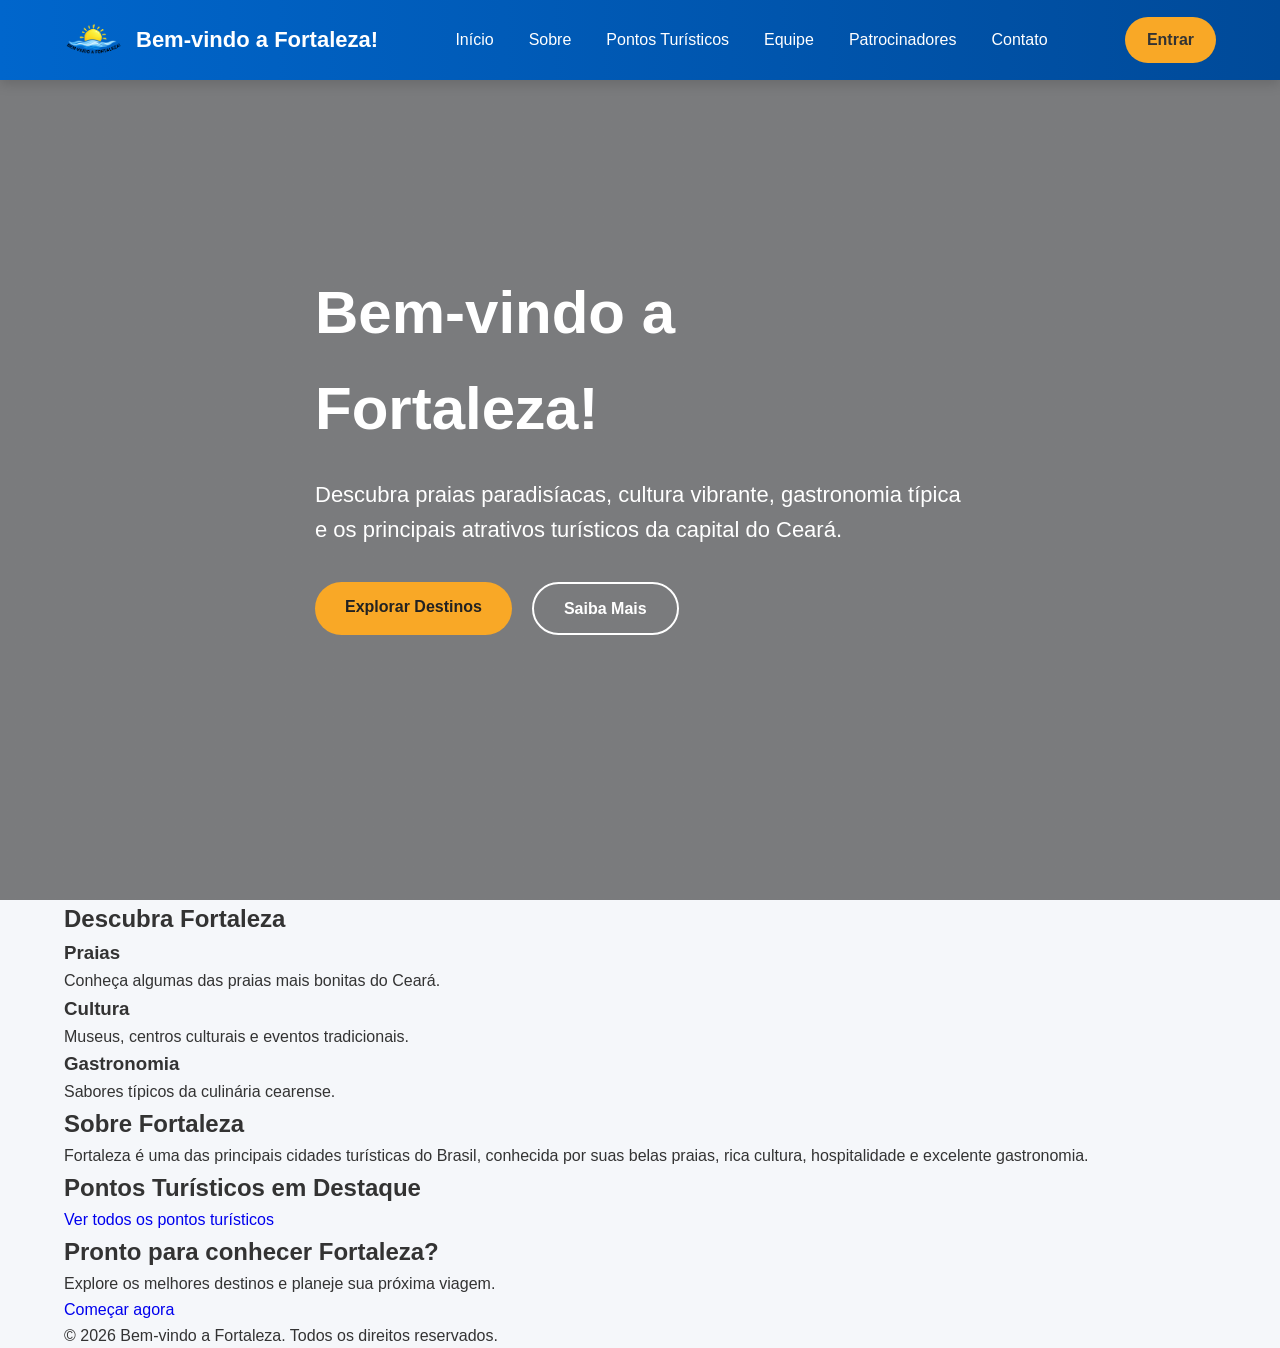
==== index.html @ 0f330164 "melhroando" ====
<!doctype html>
<html lang="pt-br">
  <head>
    <meta charset="UTF-8" />

    <meta name="viewport" content="width=device-width, initial-scale=1.0" />

    <title>Bem-vindo a Fortaleza</title>

    <link rel="stylesheet" href="css/style.css" />
  </head>

  <body>
    <header>
      <div class="container">
        <a href="index.html" class="logo">
          <img src="img/logo inicial.png" alt="Logo Bem-vindo a Fortaleza" />
          <span>Bem-vindo a Fortaleza!</span>
        </a>

        <nav class="menu-desktop">
          <ul>
            <li><a href="#inicio">Início</a></li>
            <li><a href="#sobre">Sobre</a></li>
            <li><a href="#pontos-turisticos">Pontos Turísticos</a></li>
            <li><a href="#equipe">Equipe</a></li>
            <li><a href="#patrocinadores">Patrocinadores</a></li>
            <li><a href="#contato">Contato</a></li>
          </ul>
        </nav>

        <a href="pages/login.html" class="btn-login">Entrar</a>
      </div>
    </header>

    <main>
      <section id="inicio" class="hero">
        <div class="container">
          <div class="hero-content">
            <h1>Bem-vindo a Fortaleza!</h1>

            <p>
              Descubra praias paradisíacas, cultura vibrante, gastronomia típica
              e os principais atrativos turísticos da capital do Ceará.
            </p>

            <div class="hero-buttons">
              <a href="#pontos-turisticos" class="btn-primary">
                Explorar Destinos
              </a>

              <a href="#sobre" class="btn-secondary"> Saiba Mais </a>
            </div>
          </div>
        </div>
      </section>

      <section class="destaques">
        <div class="container">
          <h2>Descubra Fortaleza</h2>

          <div class="cards">
            <article>
              <h3>Praias</h3>

              <p>Conheça algumas das praias mais bonitas do Ceará.</p>
            </article>

            <article>
              <h3>Cultura</h3>

              <p>Museus, centros culturais e eventos tradicionais.</p>
            </article>

            <article>
              <h3>Gastronomia</h3>

              <p>Sabores típicos da culinária cearense.</p>
            </article>
          </div>
        </div>
      </section>

      <section id="sobre">
        <div class="container">
          <h2>Sobre Fortaleza</h2>

          <p>
            Fortaleza é uma das principais cidades turísticas do Brasil,
            conhecida por suas belas praias, rica cultura, hospitalidade e
            excelente gastronomia.
          </p>
        </div>
      </section>

      <section id="pontos-turisticos">
        <div class="container">
          <h2>Pontos Turísticos em Destaque</h2>

          <div class="grid-pontos">
            <!-- cards -->
          </div>

          <a href="pages/pontos-turisticos.html">
            Ver todos os pontos turísticos
          </a>
        </div>
      </section>

      <section class="cta">
        <div class="container">
          <h2>Pronto para conhecer Fortaleza?</h2>

          <p>Explore os melhores destinos e planeje sua próxima viagem.</p>

          <a href="#pontos-turisticos"> Começar agora </a>
        </div>
      </section>
    </main>

    <footer>
      <div class="container">
        <p>© 2026 Bem-vindo a Fortaleza. Todos os direitos reservados.</p>
      </div>
    </footer>
  </body>
</html>
---- css/style.css ----
* {
  margin: 0;
  padding: 0;
  box-sizing: border-box;
}

body {
  font-family: Arial, Helvetica, sans-serif;

  background: #f5f7fa;

  color: #333;

  line-height: 1.6;
}

a {
  text-decoration: none;
}

ul {
  list-style: none;
}

img {
  max-width: 100%;

  display: block;
}
:root {
  --primary: #0066cc;
  --primary-dark: #004a99;
  --secondary: #f9a826;

  --background: #f5f7fa;

  --white: #ffffff;

  --text: #333333;

  --shadow: 0 4px 12px rgba(0, 0, 0, 0.15);

  --transition: 0.3s;
}

.container {
  width: 90%;
  max-width: 1200px;

  margin: auto;
}

header {
  position: fixed;

  top: 0;

  left: 0;

  width: 100%;

  background: linear-gradient(90deg, var(--primary), var(--primary-dark));

  box-shadow: var(--shadow);

  z-index: 1000;
}

header .container {
  display: flex;

  justify-content: space-between;

  align-items: center;

  height: 80px;
}

.logo {
  display: flex;

  align-items: center;

  gap: 12px;
}

.logo img {
  width: 60px;
}

.logo span {
  color: var(--white);

  font-size: 22px;

  font-weight: 700;
}

.menu-desktop ul {
  display: flex;

  gap: 35px;

  align-items: center;
}

.menu-desktop a {
  color: var(--white);

  font-weight: 500;

  transition: var(--transition);
}

.menu-desktop a:hover {
  color: var(--secondary);
}

.btn-login {
  background: var(--secondary);

  color: #333;

  padding: 10px 22px;

  border-radius: 25px;

  font-weight: 600;
}

.btn-login:hover {
  background: white;
}

/*HERO*/
.hero {
  height: 100vh;
  background-image:
    linear-gradient(rgba(0, 0, 0, 0.5), rgba(0, 0, 0, 0.5)),
    url("../img/praias-perto-de-fortaleza-praia.jpg");

  background-size: cover;
  background-position: center;

  display: flex;
  align-items: center;
}

.hero .container {
  color: white;
  max-width: 650px;
}

.hero h1 {
  font-size: 60px;
  margin-bottom: 20px;
}

.hero p {
  font-size: 22px;
  margin-bottom: 35px;
}

.hero-buttons {
  display: flex;
  gap: 20px;
}

.btn-primary,
.btn-secondary {
  padding: 12px 30px;
  border-radius: 40px;
  font-weight: bold;
  transition: 0.3s;
}

.btn-primary {
  background: #f9a826;
  color: #222;
}

btn-primary:hover {
  transform: translateY(-4px);
}

.btn-secondary {
  border: 2px solid white;
  color: white;
}

.btn-secondary:hover {
  background: white;
  color: #0066cc;
}
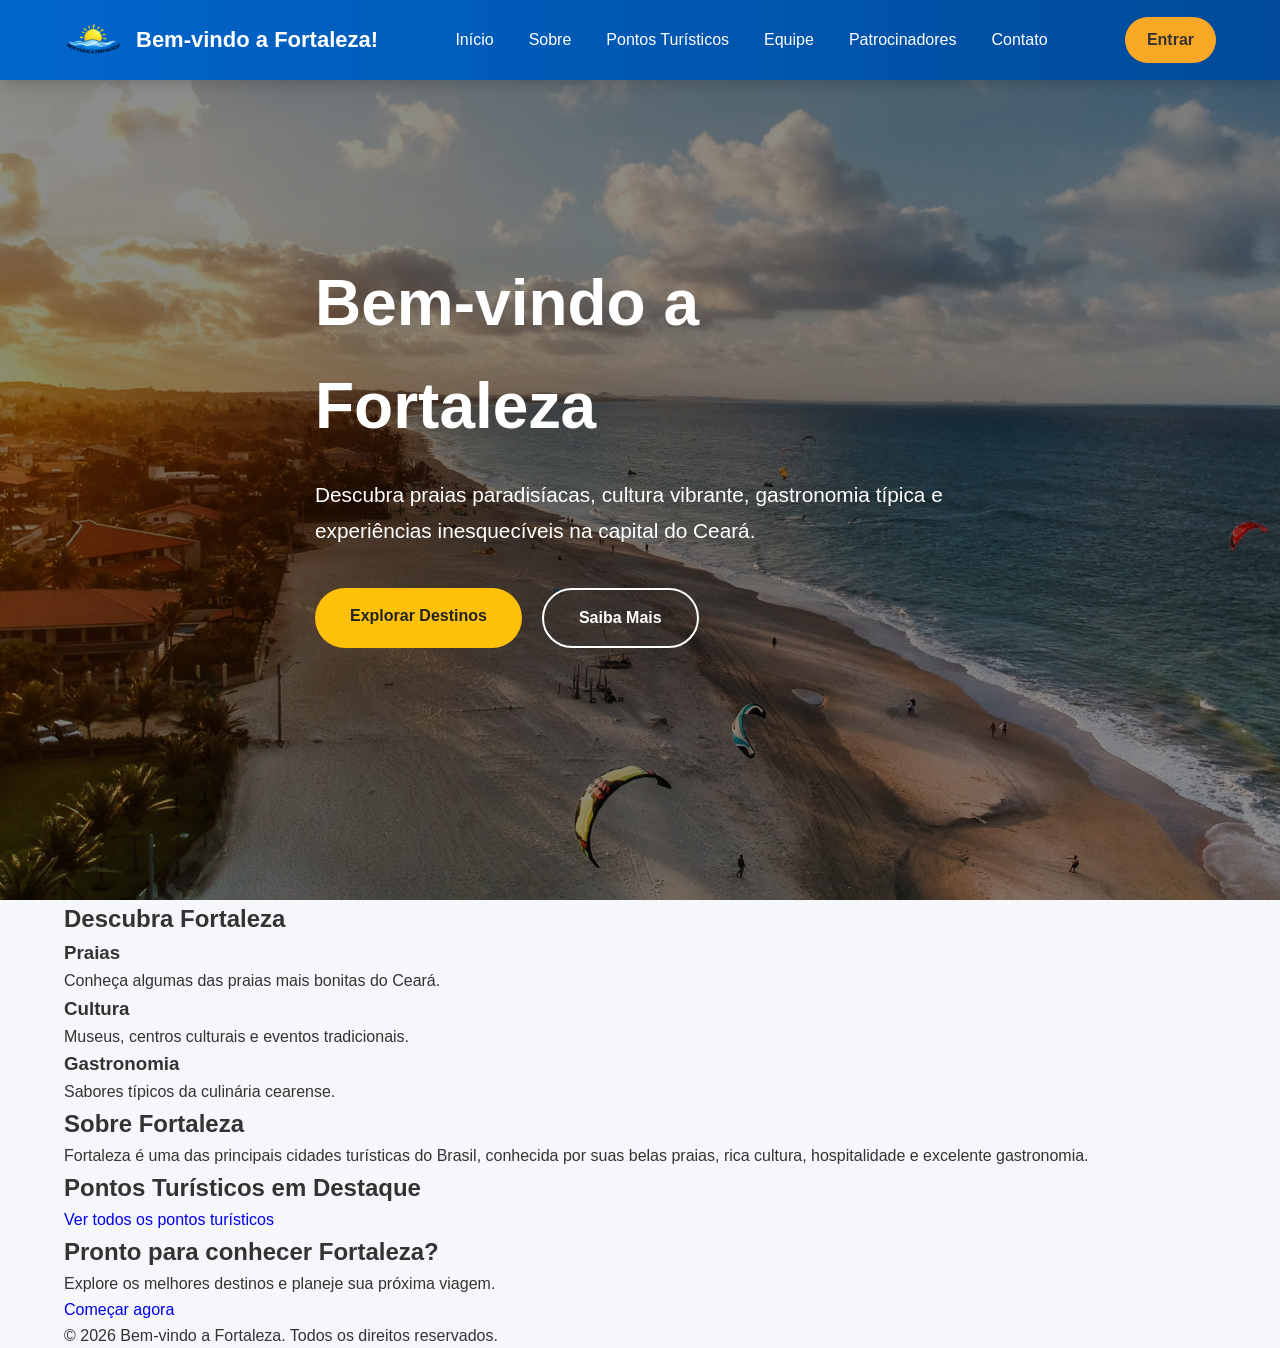
==== commit 30abdf09: "adicionando imagem praia do prea" ====
--- a/index.html
+++ b/index.html
@@ -35,13 +35,15 @@
 
     <main>
       <section id="inicio" class="hero">
+        <div class="hero-overlay"></div>
+
         <div class="container">
           <div class="hero-content">
-            <h1>Bem-vindo a Fortaleza!</h1>
+            <h1>Bem-vindo a Fortaleza</h1>
 
             <p>
               Descubra praias paradisíacas, cultura vibrante, gastronomia típica
-              e os principais atrativos turísticos da capital do Ceará.
+              e experiências inesquecíveis na capital do Ceará.
             </p>
 
             <div class="hero-buttons">
--- a/css/style.css
+++ b/css/style.css
@@ -192,3 +192,90 @@
   background: white;
   color: #0066cc;
 }
+
+.hero{
+    position: relative;
+    min-height: 100vh;
+
+    background-image: url("../img/praias-perto-de-fortaleza-prea.jpg");
+    background-size: cover;
+    background-position: center;
+    background-repeat: no-repeat;
+
+    display:flex;
+    align-items:center;
+}
+
+.hero-overlay{
+
+    position:absolute;
+
+    inset:0;
+
+    background:rgba(0,0,0,.45);
+
+}
+
+.hero-content{
+
+    position:relative;
+
+    z-index:2;
+
+    max-width:650px;
+
+    color:white;
+
+}
+
+.hero h1{
+
+    font-size:4rem;
+
+    margin-bottom:20px;
+
+    font-weight:700;
+
+}
+
+.hero p{
+
+    font-size:1.3rem;
+
+    margin-bottom:40px;
+
+    line-height:1.7;
+
+}
+
+.hero-buttons{
+
+    display:flex;
+
+    gap:20px;
+
+}
+
+.btn-primary{
+
+    background:#FFC107;
+
+    color:#222;
+
+    padding:15px 35px;
+
+    border-radius:40px;
+
+    font-weight:bold;
+
+}
+
+.btn-secondary{
+
+    border:2px solid white;
+
+    color:white;
+
+    padding:15px 35px;
+
+    border-radius:40px;
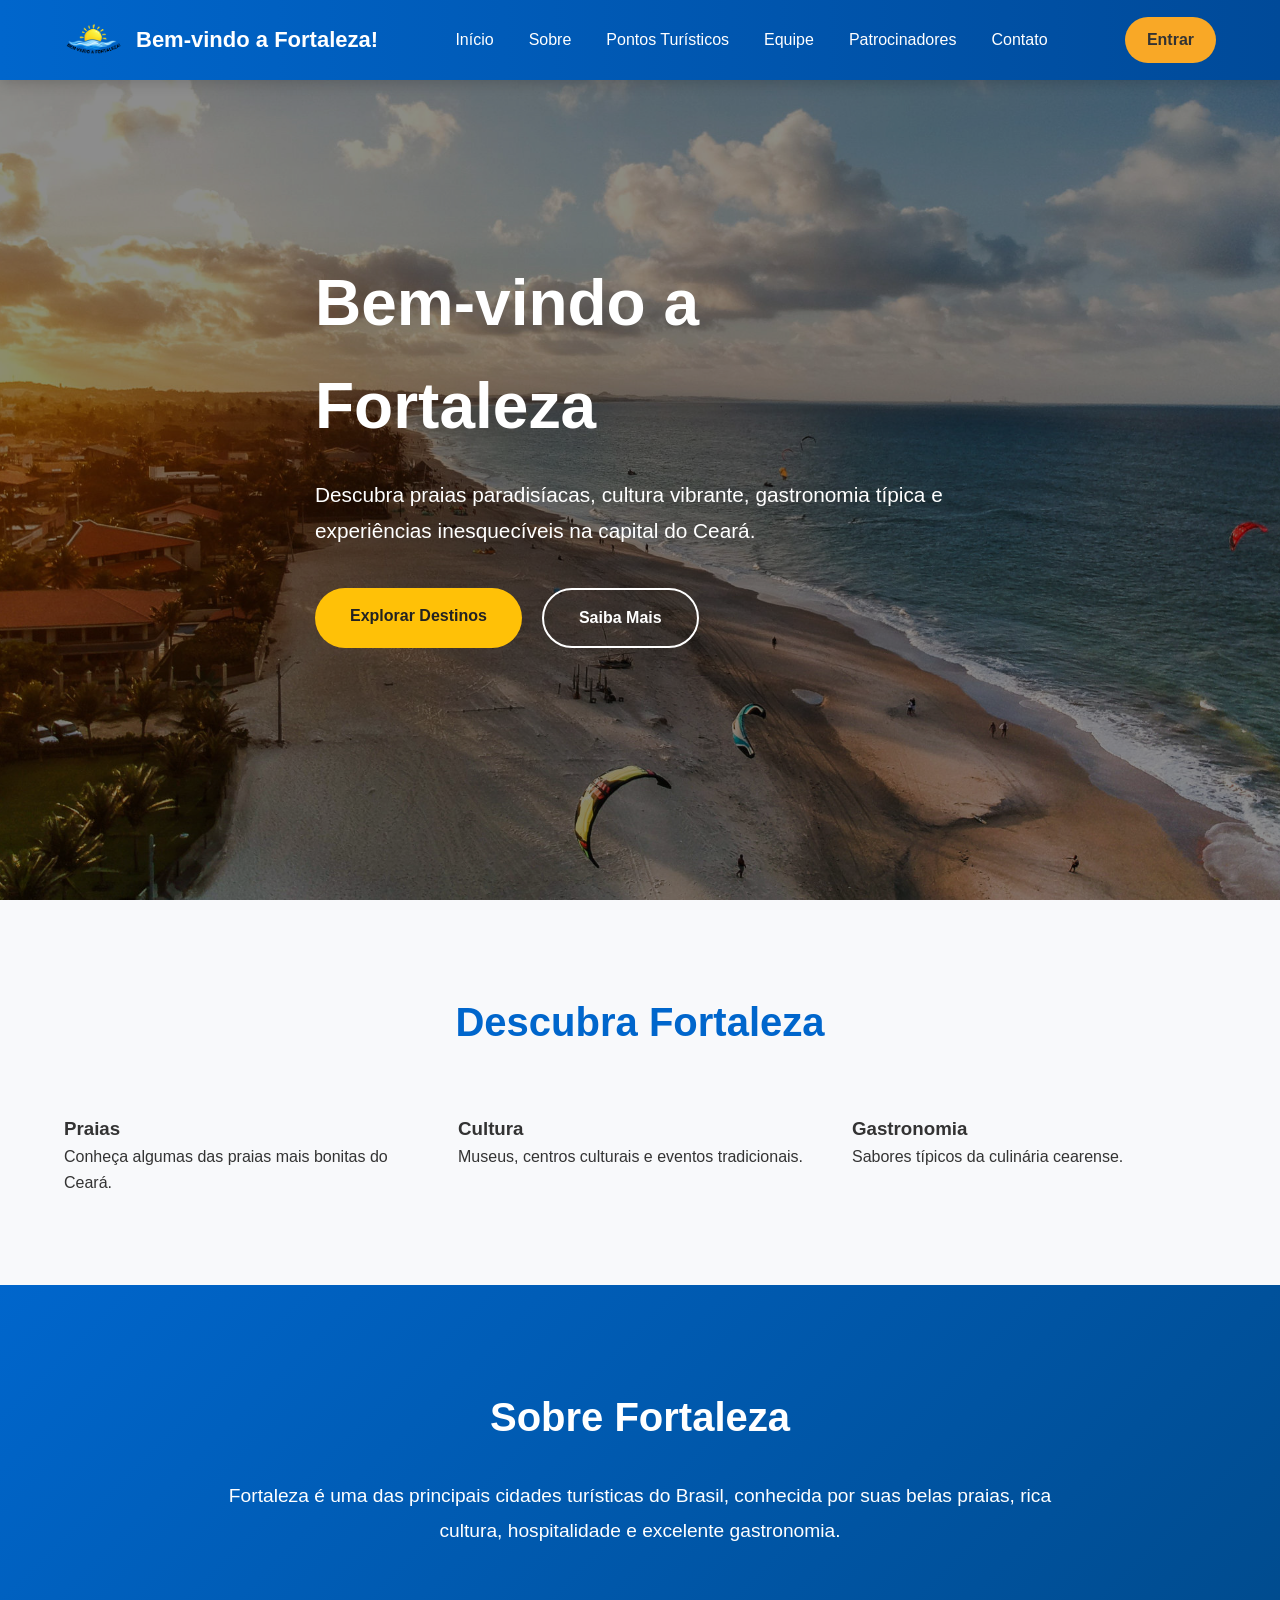
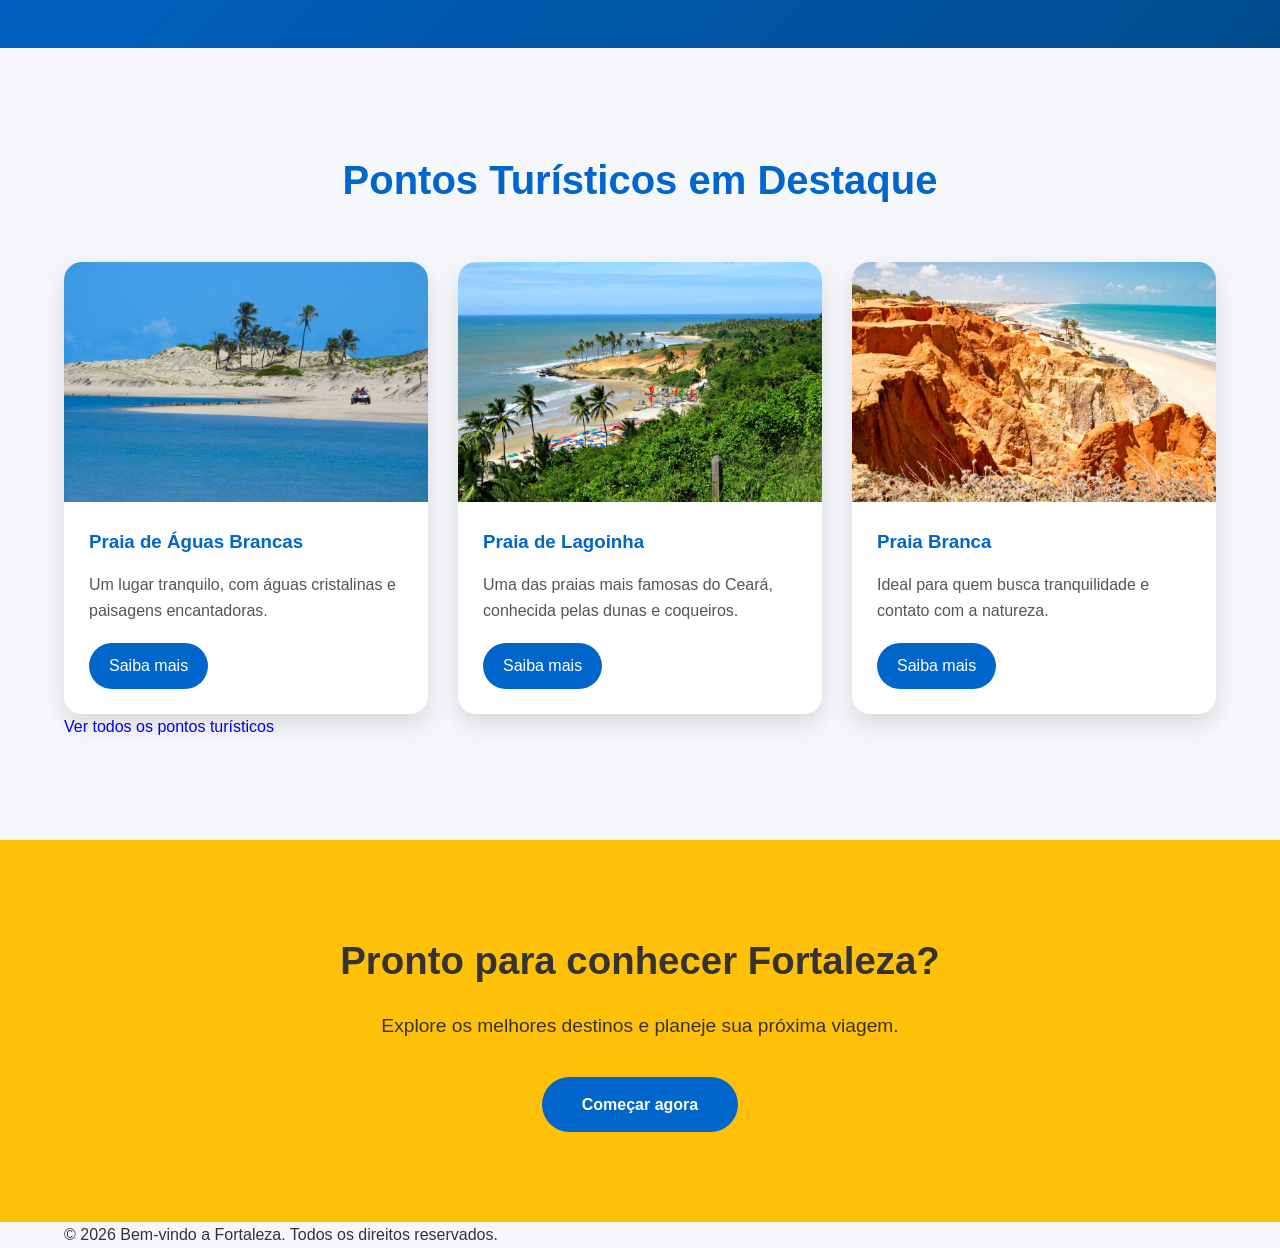
==== commit 15823ec2: "Finalização da página inicial" ====
--- a/index.html
+++ b/index.html
@@ -100,8 +100,44 @@
           <h2>Pontos Turísticos em Destaque</h2>
 
           <div class="grid-pontos">
-            <!-- cards -->
-          </div>
+
+    <article class="card-ponto">
+        <img src="img/praias-perto-de-fortaleza-aguas-brancas.jpg" alt="Praia de Águas Brancas">
+
+        <div class="card-conteudo">
+            <h3>Praia de Águas Brancas</h3>
+
+            <p>Um lugar tranquilo, com águas cristalinas e paisagens encantadoras.</p>
+
+            <a href="#">Saiba mais</a>
+        </div>
+    </article>
+
+    <article class="card-ponto">
+        <img src="img/praias-perto-de-fortaleza-lagoinha-1.jpg" alt="Praia de Lagoinha">
+
+        <div class="card-conteudo">
+            <h3>Praia de Lagoinha</h3>
+
+            <p>Uma das praias mais famosas do Ceará, conhecida pelas dunas e coqueiros.</p>
+
+            <a href="#">Saiba mais</a>
+        </div>
+    </article>
+
+    <article class="card-ponto">
+        <img src="img/praias-perto-de-fortaleza-praia-branca.jpg" alt="Praia Branca">
+
+        <div class="card-conteudo">
+            <h3>Praia Branca</h3>
+
+            <p>Ideal para quem busca tranquilidade e contato com a natureza.</p>
+
+            <a href="#">Saiba mais</a>
+        </div>
+    </article>
+
+</div>
 
           <a href="pages/pontos-turisticos.html">
             Ver todos os pontos turísticos
--- a/css/style.css
+++ b/css/style.css
@@ -179,7 +179,7 @@
   color: #222;
 }
 
-btn-primary:hover {
+.btn-primary:hover {
   transform: translateY(-4px);
 }
 
@@ -193,89 +193,331 @@
   color: #0066cc;
 }
 
-.hero{
+.hero {
+  position: relative;
+  min-height: 100vh;
+
+  background-image: url("../img/praias-perto-de-fortaleza-prea.jpg");
+  background-size: cover;
+  background-position: center;
+  background-repeat: no-repeat;
+
+  display: flex;
+  align-items: center;
+}
+
+.hero-overlay {
+  position: absolute;
+
+  inset: 0;
+
+  background: rgba(0, 0, 0, 0.45);
+}
+
+.hero-content {
+  position: center;
+
+  z-index: 2;
+
+  max-width: 650px;
+
+  color: white;
+}
+
+.hero h1 {
+  font-size: 4rem;
+
+  margin-bottom: 20px;
+
+  font-weight: 700;
+}
+
+.hero p {
+  font-size: 1.3rem;
+
+  margin-bottom: 40px;
+
+  line-height: 1.7;
+}
+
+.hero-buttons {
+  display: flex;
+
+  gap: 20px;
+}
+
+.btn-primary {
+  background: #ffc107;
+
+  color: #222;
+
+  padding: 15px 35px;
+
+  border-radius: 40px;
+
+  font-weight: bold;
+}
+
+.btn-secondary {
+  border: 2px solid white;
+
+  color: white;
+
+  padding: 15px 35px;
+
+  border-radius: 40px;
+}
+
+.hero {
     position: relative;
-    min-height: 100vh;
-
-    background-image: url("../img/praias-perto-de-fortaleza-prea.jpg");
-    background-size: cover;
-    background-position: center;
-    background-repeat: no-repeat;
-
-    display:flex;
-    align-items:center;
-}
-
-.hero-overlay{
-
-    position:absolute;
-
-    inset:0;
-
-    background:rgba(0,0,0,.45);
-
-}
-
-.hero-content{
-
-    position:relative;
-
-    z-index:2;
-
-    max-width:650px;
+}
+
+.hero-overlay {
+    position: absolute;
+    inset: 0;
+    background: rgba(0,0,0,.45);
+
+    /* IMPORTANTE */
+    pointer-events: none;
+}
+
+.hero-content {
+    position: relative;
+    z-index: 2;
+}
+
+/* 
+   DESTAQUES
+*/
+
+.destaques{
+    padding:90px 0;
+    background:#f8f9fb;
+}
+
+.destaques h2{
+
+    text-align:center;
+
+    font-size:2.5rem;
+
+    color:var(--primary);
+
+    margin-bottom:60px;
+}
+
+.cards{
+
+    display:grid;
+
+    grid-template-columns:repeat(3,1fr);
+
+    gap:30px;
+}
+
+.card{
+
+    background:white;
+
+    padding:35px;
+
+    border-radius:18px;
+
+    box-shadow:0 10px 25px rgba(0,0,0,.08);
+
+    transition:.35s;
+
+    text-align:center;
+}
+
+.card:hover{
+
+    transform:translateY(-10px);
+
+    box-shadow:0 15px 35px rgba(0,0,0,.15);
+}
+
+.card h3{
+
+    color:var(--primary);
+
+    margin-bottom:20px;
+
+    font-size:1.6rem;
+}
+
+.card p{
+
+    color:#555;
+
+    line-height:1.7;
+}
+
+#sobre{
+
+    padding:100px 0;
+
+    background:linear-gradient(135deg,#0066cc,#004b8d);
 
     color:white;
 
-}
-
-.hero h1{
-
-    font-size:4rem;
+    text-align:center;
+}
+
+#sobre h2{
+
+    font-size:2.5rem;
+
+    margin-bottom:30px;
+}
+
+#sobre p{
+
+    max-width:850px;
+
+    margin:auto;
+
+    font-size:1.2rem;
+
+    line-height:1.8;
+}
+
+.cta{
+
+    padding:90px 0;
+
+    background:#ffc107;
+
+    text-align:center;
+}
+
+.cta h2{
+
+    font-size:2.4rem;
 
     margin-bottom:20px;
-
-    font-weight:700;
-
-}
-
-.hero p{
-
-    font-size:1.3rem;
-
-    margin-bottom:40px;
-
-    line-height:1.7;
-
-}
-
-.hero-buttons{
-
-    display:flex;
-
-    gap:20px;
-
-}
-
-.btn-primary{
-
-    background:#FFC107;
-
-    color:#222;
-
-    padding:15px 35px;
+}
+
+.cta p{
+
+    margin-bottom:35px;
+
+    font-size:1.2rem;
+}
+
+.cta a{
+
+    display:inline-block;
+
+    padding:15px 40px;
+
+    background:#0066cc;
+
+    color:white;
 
     border-radius:40px;
 
     font-weight:bold;
 
-}
-
-.btn-secondary{
-
-    border:2px solid white;
+    transition:.3s;
+}
+
+.cta a:hover{
+
+    background:#004b8d;
+}
+
+/*
+   PONTOS TURÍSTICOS
+*/
+
+#pontos-turisticos{
+    padding:100px 0;
+    background:#f5f7fa;
+}
+
+#pontos-turisticos h2{
+    text-align:center;
+    font-size:2.5rem;
+    color:var(--primary);
+    margin-bottom:50px;
+}
+
+.grid-pontos{
+
+    display:grid;
+
+    grid-template-columns:repeat(3,1fr);
+
+    gap:30px;
+}
+
+.card-ponto{
+
+    background:white;
+
+    border-radius:18px;
+
+    overflow:hidden;
+
+    box-shadow:0 10px 25px rgba(0,0,0,.12);
+
+    transition:.3s;
+}
+
+.card-ponto:hover{
+
+    transform:translateY(-8px);
+
+    box-shadow:0 15px 35px rgba(0,0,0,.18);
+}
+
+.card-ponto img{
+
+    width:100%;
+
+    height:240px;
+
+    object-fit:cover;
+}
+
+.card-conteudo{
+
+    padding:25px;
+}
+
+.card-conteudo h3{
+
+    color:var(--primary);
+
+    margin-bottom:15px;
+}
+
+.card-conteudo p{
+
+    margin-bottom:20px;
+
+    color:#555;
+
+    line-height:1.6;
+}
+
+.card-conteudo a{
+
+    display:inline-block;
+
+    background:var(--primary);
 
     color:white;
 
-    padding:15px 35px;
-
-    border-radius:40px;
+    padding:10px 20px;
+
+    border-radius:30px;
+
+    transition:.3s;
+}
+
+.card-conteudo a:hover{
+
+    background:var(--primary-dark);
+}
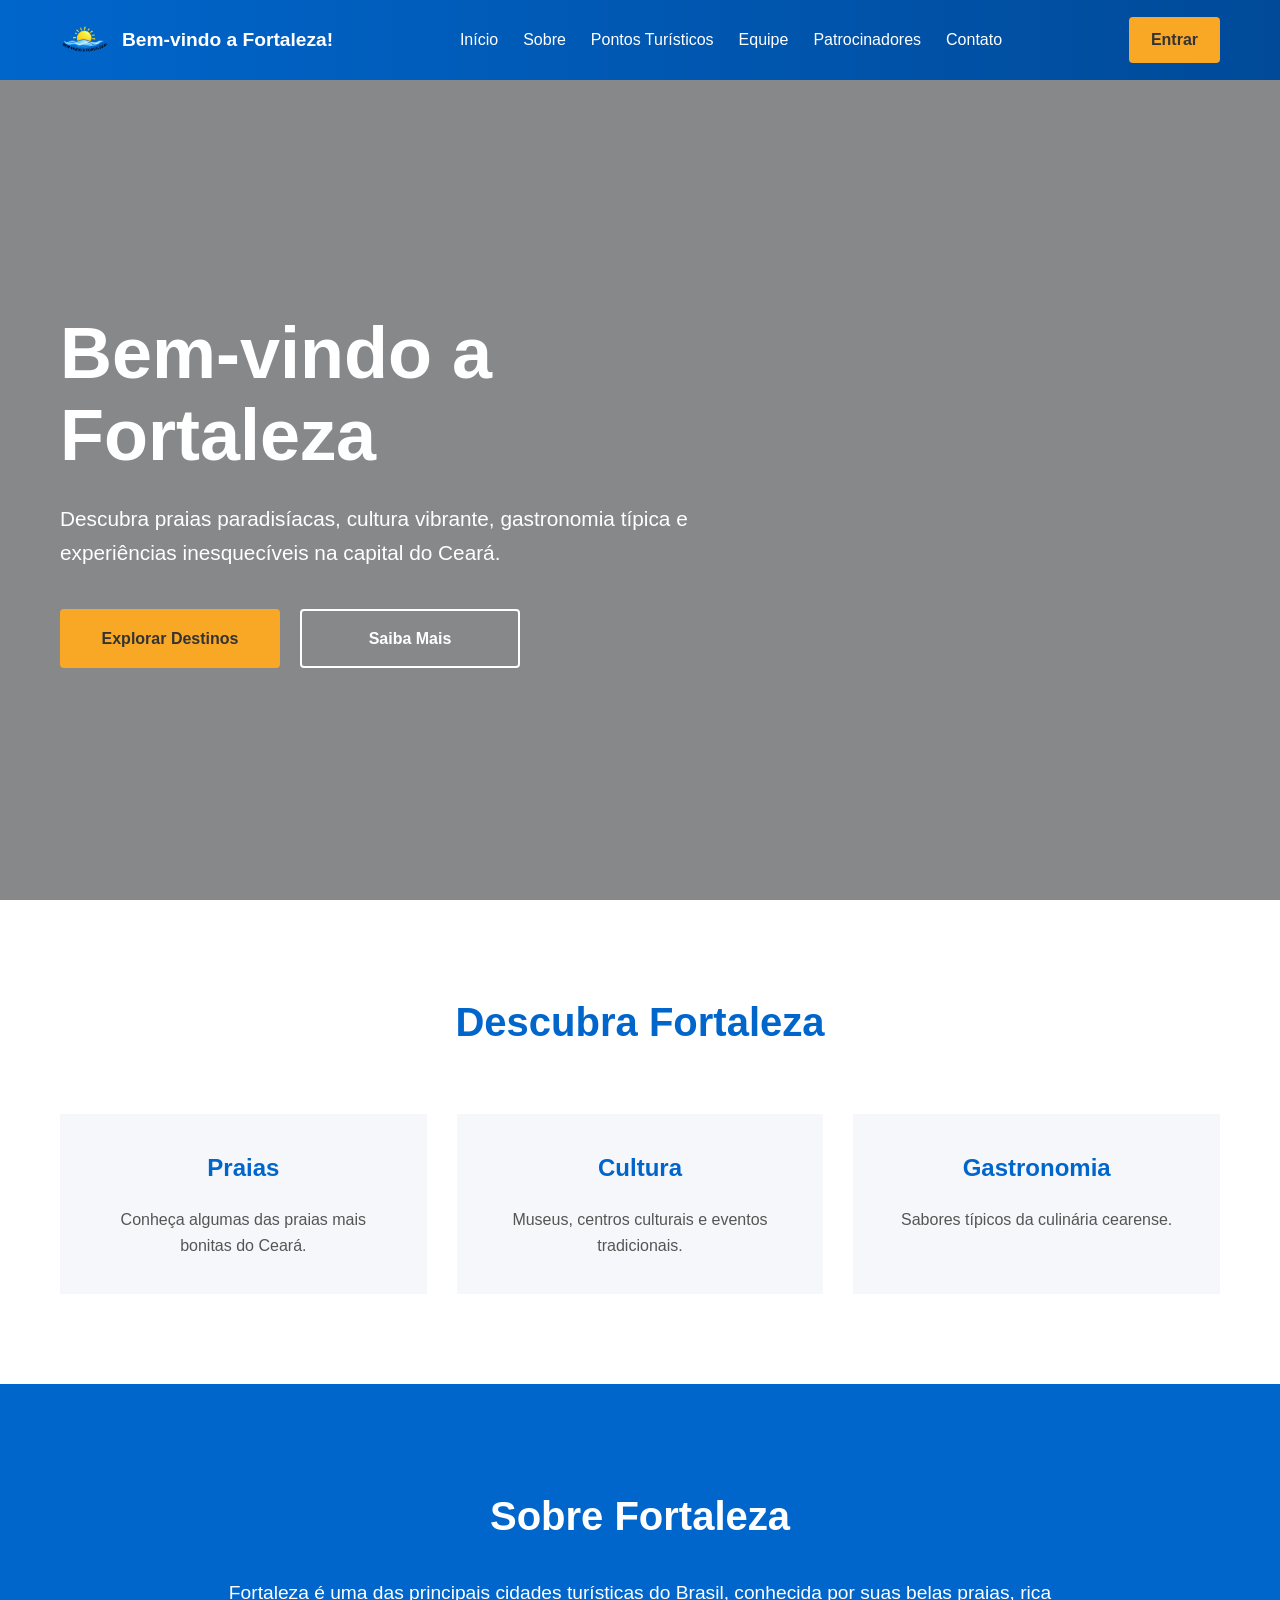
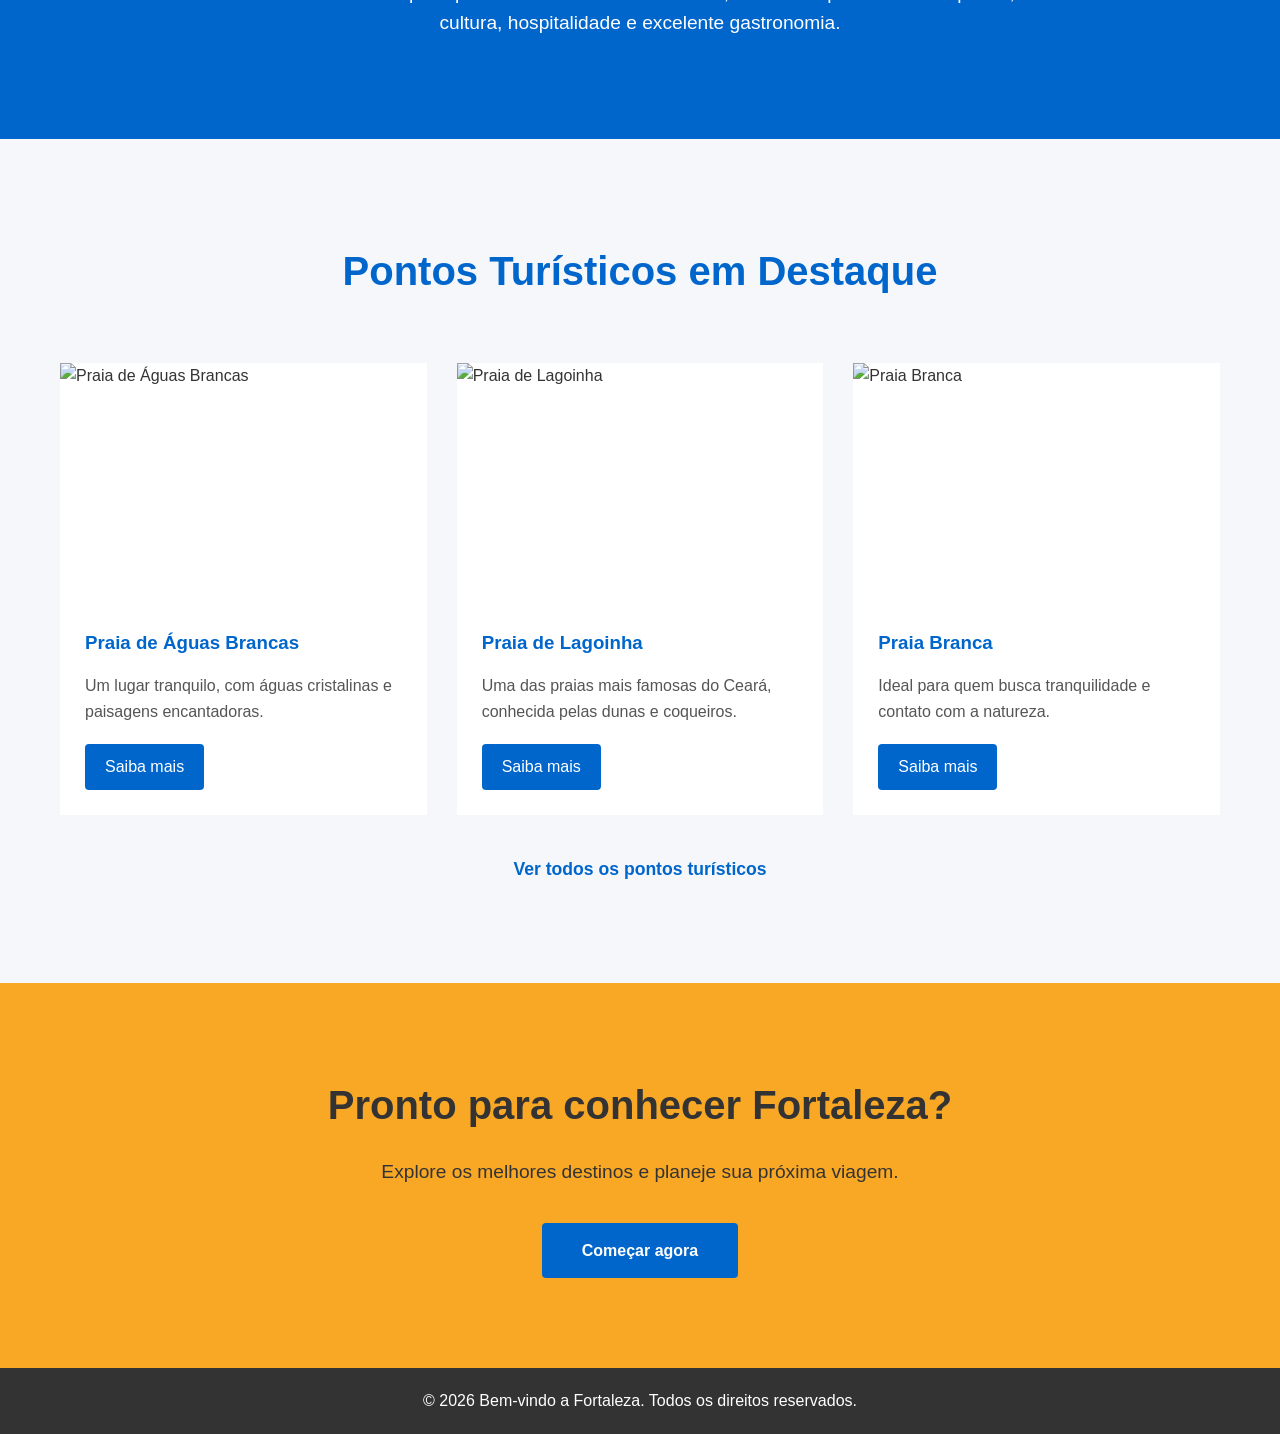
==== commit 5c0c4e69: "Menu linkado com as demais páginas Alteração de botões, linkando com as paginas de referência" ====
--- a/index.html
+++ b/index.html
@@ -20,12 +20,12 @@
 
         <nav class="menu-desktop">
           <ul>
-            <li><a href="#inicio">Início</a></li>
-            <li><a href="#sobre">Sobre</a></li>
-            <li><a href="#pontos-turisticos">Pontos Turísticos</a></li>
-            <li><a href="#equipe">Equipe</a></li>
-            <li><a href="#patrocinadores">Patrocinadores</a></li>
-            <li><a href="#contato">Contato</a></li>
+            <li><a href="index.html">Início</a></li>
+            <li><a href="sobre.html">Sobre</a></li>
+            <li><a href="pontos-turisticos.html">Pontos Turísticos</a></li>
+            <li><a href="equipe.html">Equipe</a></li>
+            <li><a href="patrocinadores.html">Patrocinadores</a></li>
+            <li><a href="contato.html">Contato</a></li>
           </ul>
         </nav>
 
--- a/css/style.css
+++ b/css/style.css
@@ -1,523 +1,456 @@
+/* =========================================
+   RESET E CONFIGURAÇÕES GERAIS
+========================================= */
 * {
-  margin: 0;
-  padding: 0;
-  box-sizing: border-box;
+    margin: 0;
+    padding: 0;
+    box-sizing: border-box;
+}
+
+html {
+    scroll-behavior: smooth;
+}
+
+:root {
+    --primary: #0066cc;
+    --primary-dark: #004a99;
+    --secondary: #f9a826;
+    --background: #f5f7fa;
+    --white: #ffffff;
+    --text: #333333;
+    --transition: 0.3s;
 }
 
 body {
-  font-family: Arial, Helvetica, sans-serif;
-
-  background: #f5f7fa;
-
-  color: #333;
-
-  line-height: 1.6;
+    font-family: Arial, Helvetica, sans-serif;
+    background: var(--background);
+    color: var(--text);
+    line-height: 1.6;
 }
 
 a {
-  text-decoration: none;
+    text-decoration: none;
 }
 
 ul {
-  list-style: none;
+    list-style: none;
 }
 
 img {
-  max-width: 100%;
-
-  display: block;
-}
-:root {
-  --primary: #0066cc;
-  --primary-dark: #004a99;
-  --secondary: #f9a826;
-
-  --background: #f5f7fa;
-
-  --white: #ffffff;
-
-  --text: #333333;
-
-  --shadow: 0 4px 12px rgba(0, 0, 0, 0.15);
-
-  --transition: 0.3s;
-}
-
+    max-width: 100%;
+    height: auto;
+    display: block;
+}
+
+/* =========================================
+   CONTAINER
+========================================= */
 .container {
-  width: 90%;
-  max-width: 1200px;
-
-  margin: auto;
-}
-
+    width: 100%;
+    max-width: 1200px;
+    margin: 0 auto;
+    padding: 0 20px;
+}
+
+/* =========================================
+   HEADER
+========================================= */
 header {
-  position: fixed;
-
-  top: 0;
-
-  left: 0;
-
-  width: 100%;
-
-  background: linear-gradient(90deg, var(--primary), var(--primary-dark));
-
-  box-shadow: var(--shadow);
-
-  z-index: 1000;
+    position: fixed;
+    top: 0;
+    left: 0;
+    width: 100%;
+    background: linear-gradient(90deg, var(--primary), var(--primary-dark));
+    z-index: 1000;
 }
 
 header .container {
-  display: flex;
-
-  justify-content: space-between;
-
-  align-items: center;
-
-  height: 80px;
+    display: flex;
+    justify-content: space-between;
+    align-items: center;
+    min-height: 80px;
+    padding-top: 15px;
+    padding-bottom: 15px;
+    flex-wrap: wrap; /* Garante que o menu não transborde */
+}
+
+/* Compensação para o header fixo não cobrir o início da página */
+main {
+    padding-top: 80px;
 }
 
 .logo {
-  display: flex;
-
-  align-items: center;
-
-  gap: 12px;
+    display: flex;
+    align-items: center;
+    gap: 12px;
 }
 
 .logo img {
-  width: 60px;
+    width: 50px;
 }
 
 .logo span {
-  color: var(--white);
-
-  font-size: 22px;
-
-  font-weight: 700;
+    color: var(--white);
+    font-size: 1.2rem;
+    font-weight: bold;
 }
 
 .menu-desktop ul {
-  display: flex;
-
-  gap: 35px;
-
-  align-items: center;
+    display: flex;
+    gap: 25px;
+    align-items: center;
+    flex-wrap: wrap;
+    justify-content: center;
 }
 
 .menu-desktop a {
-  color: var(--white);
-
-  font-weight: 500;
-
-  transition: var(--transition);
+    color: var(--white);
+    font-weight: 500;
+    transition: var(--transition);
 }
 
 .menu-desktop a:hover {
-  color: var(--secondary);
+    color: var(--secondary);
 }
 
 .btn-login {
-  background: var(--secondary);
-
-  color: #333;
-
-  padding: 10px 22px;
-
-  border-radius: 25px;
-
-  font-weight: 600;
+    background: var(--secondary);
+    color: var(--text);
+    padding: 10px 22px;
+    border-radius: 4px; /* Substitui bordas redondas extremas por cantos funcionais */
+    font-weight: bold;
+    transition: var(--transition);
 }
 
 .btn-login:hover {
-  background: white;
-}
-
-/*HERO*/
+    background: var(--white);
+}
+
+/* =========================================
+   HERO
+========================================= */
 .hero {
-  height: 100vh;
-  background-image:
-    linear-gradient(rgba(0, 0, 0, 0.5), rgba(0, 0, 0, 0.5)),
-    url("../img/praias-perto-de-fortaleza-praia.jpg");
-
-  background-size: cover;
-  background-position: center;
-
-  display: flex;
-  align-items: center;
+    position: relative;
+    min-height: calc(100vh - 80px);
+    display: flex;
+    align-items: center;
+    background-image: linear-gradient(rgba(0,0,0,.45), rgba(0,0,0,.45)), url("../img/praias-perto-de-fortaleza-prea.jpg");
+    background-size: cover;
+    background-position: center;
+    background-repeat: no-repeat;
+    padding: 60px 0;
 }
 
 .hero .container {
-  color: white;
-  max-width: 650px;
+    position: relative;
+    z-index: 2;
+}
+
+.hero-content {
+    max-width: 650px;
+    color: var(--white);
 }
 
 .hero h1 {
-  font-size: 60px;
-  margin-bottom: 20px;
+    font-size: clamp(2.5rem, 6vw, 4.5rem);
+    line-height: 1.15;
+    margin-bottom: 25px;
 }
 
 .hero p {
-  font-size: 22px;
-  margin-bottom: 35px;
+    font-size: clamp(1rem, 2vw, 1.3rem);
+    margin-bottom: 40px;
 }
 
 .hero-buttons {
-  display: flex;
-  gap: 20px;
+    display: flex;
+    gap: 20px;
+    flex-wrap: wrap;
 }
 
 .btn-primary,
 .btn-secondary {
-  padding: 12px 30px;
-  border-radius: 40px;
-  font-weight: bold;
-  transition: 0.3s;
+    display: inline-flex;
+    justify-content: center;
+    align-items: center;
+    min-width: 220px;
+    padding: 15px 30px;
+    border-radius: 4px;
+    font-weight: bold;
+    transition: var(--transition);
 }
 
 .btn-primary {
-  background: #f9a826;
-  color: #222;
+    background: var(--secondary);
+    color: var(--text);
 }
 
 .btn-primary:hover {
-  transform: translateY(-4px);
+    background: var(--white);
 }
 
 .btn-secondary {
-  border: 2px solid white;
-  color: white;
+    background: transparent;
+    border: 2px solid var(--white);
+    color: var(--white);
 }
 
 .btn-secondary:hover {
-  background: white;
-  color: #0066cc;
-}
-
-.hero {
-  position: relative;
-  min-height: 100vh;
-
-  background-image: url("../img/praias-perto-de-fortaleza-prea.jpg");
-  background-size: cover;
-  background-position: center;
-  background-repeat: no-repeat;
-
-  display: flex;
-  align-items: center;
-}
-
-.hero-overlay {
-  position: absolute;
-
-  inset: 0;
-
-  background: rgba(0, 0, 0, 0.45);
-}
-
-.hero-content {
-  position: center;
-
-  z-index: 2;
-
-  max-width: 650px;
-
-  color: white;
-}
-
-.hero h1 {
-  font-size: 4rem;
-
-  margin-bottom: 20px;
-
-  font-weight: 700;
-}
-
-.hero p {
-  font-size: 1.3rem;
-
-  margin-bottom: 40px;
-
-  line-height: 1.7;
-}
-
-.hero-buttons {
-  display: flex;
-
-  gap: 20px;
-}
-
-.btn-primary {
-  background: #ffc107;
-
-  color: #222;
-
-  padding: 15px 35px;
-
-  border-radius: 40px;
-
-  font-weight: bold;
-}
-
-.btn-secondary {
-  border: 2px solid white;
-
-  color: white;
-
-  padding: 15px 35px;
-
-  border-radius: 40px;
-}
-
-.hero {
-    position: relative;
-}
-
-.hero-overlay {
-    position: absolute;
-    inset: 0;
-    background: rgba(0,0,0,.45);
-
-    /* IMPORTANTE */
-    pointer-events: none;
-}
-
-.hero-content {
-    position: relative;
-    z-index: 2;
-}
-
-/* 
+    background: var(--white);
+    color: var(--primary);
+}
+
+/* =========================================
    DESTAQUES
-*/
-
-.destaques{
-    padding:90px 0;
-    background:#f8f9fb;
-}
-
-.destaques h2{
-
-    text-align:center;
-
-    font-size:2.5rem;
-
-    color:var(--primary);
-
-    margin-bottom:60px;
-}
-
-.cards{
-
-    display:grid;
-
-    grid-template-columns:repeat(3,1fr);
-
-    gap:30px;
-}
-
-.card{
-
-    background:white;
-
-    padding:35px;
-
-    border-radius:18px;
-
-    box-shadow:0 10px 25px rgba(0,0,0,.08);
-
-    transition:.35s;
-
-    text-align:center;
-}
-
-.card:hover{
-
-    transform:translateY(-10px);
-
-    box-shadow:0 15px 35px rgba(0,0,0,.15);
-}
-
-.card h3{
-
-    color:var(--primary);
-
-    margin-bottom:20px;
-
-    font-size:1.6rem;
-}
-
-.card p{
-
-    color:#555;
-
-    line-height:1.7;
-}
-
-#sobre{
-
-    padding:100px 0;
-
-    background:linear-gradient(135deg,#0066cc,#004b8d);
-
-    color:white;
-
-    text-align:center;
-}
-
-#sobre h2{
-
-    font-size:2.5rem;
-
-    margin-bottom:30px;
-}
-
-#sobre p{
-
-    max-width:850px;
-
-    margin:auto;
-
-    font-size:1.2rem;
-
-    line-height:1.8;
-}
-
-.cta{
-
-    padding:90px 0;
-
-    background:#ffc107;
-
-    text-align:center;
-}
-
-.cta h2{
-
-    font-size:2.4rem;
-
-    margin-bottom:20px;
-}
-
-.cta p{
-
-    margin-bottom:35px;
-
-    font-size:1.2rem;
-}
-
-.cta a{
-
-    display:inline-block;
-
-    padding:15px 40px;
-
-    background:#0066cc;
-
-    color:white;
-
-    border-radius:40px;
-
-    font-weight:bold;
-
-    transition:.3s;
-}
-
-.cta a:hover{
-
-    background:#004b8d;
-}
-
-/*
+========================================= */
+.destaques {
+    padding: 90px 0;
+    background: var(--white);
+}
+
+.destaques h2, #pontos-turisticos h2, #sobre h2, .cta h2 {
+    text-align: center;
+    font-size: clamp(2rem, 4vw, 2.5rem);
+    color: var(--primary);
+    margin-bottom: 60px;
+}
+
+.cards {
+    display: grid;
+    grid-template-columns: repeat(auto-fit, minmax(280px, 1fr));
+    gap: 30px;
+}
+
+/* Correção: Mira direto na tag article, que é a usada no seu HTML */
+.destaques article {
+    background: var(--background);
+    padding: 35px;
+    text-align: center;
+    transition: var(--transition);
+}
+
+.destaques article:hover {
+    transform: translateY(-5px);
+}
+
+.destaques article h3 {
+    color: var(--primary);
+    margin-bottom: 20px;
+    font-size: 1.5rem;
+}
+
+.destaques article p {
+    color: #555;
+}
+
+/* =========================================
+   SOBRE
+========================================= */
+#sobre {
+    padding: 100px 0;
+    background: var(--primary);
+    color: var(--white);
+    text-align: center;
+}
+
+#sobre h2 {
+    color: var(--white);
+    margin-bottom: 30px;
+}
+
+#sobre p {
+    max-width: 850px;
+    margin: auto;
+    font-size: 1.2rem;
+}
+
+/* =========================================
    PONTOS TURÍSTICOS
-*/
-
-#pontos-turisticos{
-    padding:100px 0;
-    background:#f5f7fa;
-}
-
-#pontos-turisticos h2{
-    text-align:center;
-    font-size:2.5rem;
-    color:var(--primary);
-    margin-bottom:50px;
-}
-
-.grid-pontos{
-
-    display:grid;
-
-    grid-template-columns:repeat(3,1fr);
-
-    gap:30px;
-}
-
-.card-ponto{
-
-    background:white;
-
-    border-radius:18px;
-
-    overflow:hidden;
-
-    box-shadow:0 10px 25px rgba(0,0,0,.12);
-
-    transition:.3s;
-}
-
-.card-ponto:hover{
-
-    transform:translateY(-8px);
-
-    box-shadow:0 15px 35px rgba(0,0,0,.18);
-}
-
-.card-ponto img{
-
-    width:100%;
-
-    height:240px;
-
-    object-fit:cover;
-}
-
-.card-conteudo{
-
-    padding:25px;
-}
-
-.card-conteudo h3{
-
-    color:var(--primary);
-
-    margin-bottom:15px;
-}
-
-.card-conteudo p{
-
-    margin-bottom:20px;
-
-    color:#555;
-
-    line-height:1.6;
-}
-
-.card-conteudo a{
-
-    display:inline-block;
-
-    background:var(--primary);
-
-    color:white;
-
-    padding:10px 20px;
-
-    border-radius:30px;
-
-    transition:.3s;
-}
-
-.card-conteudo a:hover{
-
-    background:var(--primary-dark);
-}+========================================= */
+#pontos-turisticos {
+    padding: 100px 0;
+    background: var(--background);
+}
+
+.grid-pontos {
+    display: grid;
+    grid-template-columns: repeat(auto-fit, minmax(300px, 1fr));
+    gap: 30px;
+    margin-bottom: 40px;
+}
+
+.card-ponto {
+    background: var(--white);
+    overflow: hidden;
+    display: flex;
+    flex-direction: column;
+    transition: var(--transition);
+}
+
+.card-ponto:hover {
+    transform: translateY(-5px);
+}
+
+.card-ponto img {
+    width: 100%;
+    height: 240px;
+    object-fit: cover;
+}
+
+.card-conteudo {
+    padding: 25px;
+    display: flex;
+    flex-direction: column;
+    flex-grow: 1; /* Ocupa o espaço vazio do card */
+}
+
+.card-conteudo h3 {
+    color: var(--primary);
+    margin-bottom: 15px;
+}
+
+.card-conteudo p {
+    margin-bottom: 20px;
+    color: #555;
+    flex-grow: 1;
+}
+
+.card-conteudo a {
+    display: inline-block;
+    align-self: flex-start;
+    background: var(--primary);
+    color: var(--white);
+    padding: 10px 20px;
+    border-radius: 4px;
+    transition: var(--transition);
+}
+
+.card-conteudo a:hover {
+    background: var(--primary-dark);
+}
+
+#pontos-turisticos > .container > a {
+    display: block;
+    text-align: center;
+    color: var(--primary);
+    font-weight: bold;
+    font-size: 1.1rem;
+}
+
+/* =========================================
+   CTA
+========================================= */
+.cta {
+    padding: 90px 0;
+    background: var(--secondary);
+    text-align: center;
+}
+
+.cta h2 {
+    color: var(--text);
+    margin-bottom: 20px;
+}
+
+.cta p {
+    margin-bottom: 35px;
+    font-size: 1.2rem;
+}
+
+.cta a {
+    display: inline-block;
+    padding: 15px 40px;
+    background: var(--primary);
+    color: var(--white);
+    border-radius: 4px;
+    font-weight: bold;
+    transition: var(--transition);
+}
+
+.cta a:hover {
+    background: var(--primary-dark);
+}
+
+/* =========================================
+   FOOTER
+========================================= */
+footer {
+    background: var(--text);
+    color: var(--white);
+    text-align: center;
+    padding: 20px 0;
+}
+
+/* =========================================
+   AJUSTES MOBILE
+========================================= */
+@media(max-width: 768px) {
+    header {
+        position: relative; /* Tira o cabeçalho do modo fixo no celular */
+    }
+
+    main {
+        padding-top: 0; /* Remove a compensação de espaço, pois o header já empurra o conteúdo naturalmente */
+    }
+
+    header .container {
+        flex-direction: column;
+        gap: 15px;
+        padding-top: 20px;
+        padding-bottom: 20px;
+    }
+
+    .menu-desktop ul {
+        flex-direction: column;
+        gap: 20px; /* Espaçamento maior entre os links para facilitar o toque no celular */
+        width: 100%;
+    }
+
+    .hero-buttons {
+        flex-direction: column;
+    }
+
+    .btn-primary,
+    .btn-secondary {
+        width: 100%;
+    }
+}
+
+/* =========================================
+   QUAIS AJUSTES FORAM FEITOS AQUI?
+
+    1 - AJUSTE DE RESPONSIVIDADE E SEMÂNTICA (HEADER):
+    - O uso de 'position: absolute' nos itens internos foi removido, pois 
+    causava sobreposição em telas menores. 
+    - Adicionado 'flex-wrap: wrap' no container do header. Isso garante que,
+      se faltar espaço na tela, o menu escorregue para a linha de baixo de 
+      forma fluida, sem quebrar o layout.
+
+    2- AJUSTE DE TIPOGRAFIA FLUIDA (HERO):
+    Foi utilizada a função matemática clamp(). Ela define um tamanho mínimo, 
+    um tamanho ideal (baseado na largura da tela - vw) e um tamanho máximo. 
+    Isso elimina a necessidade de criar várias Media Queries apenas para 
+    diminuir o tamanho das fontes no celular.
+
+    3- ESTRUTURA DE GRID AUTOMÁTICO (DESTAQUES E PONTOS TURÍSTICOS):
+    - Substituído o 'repeat(3, 1fr)' fixo por 'repeat(auto-fit, minmax(280px, 1fr))'.
+    - Essa lógica cria um sistema inteligente: o navegador tenta encaixar o 
+    máximo de colunas possíveis, desde que cada uma tenha no mínimo 280px. 
+    Se a tela for menor que isso, ele automaticamente empilha os itens em 
+    uma única coluna.
+
+    4- CLEAN CODE E DESIGN FUNCIONAL (CARDS): Para garantir uma interface mais limpa e focada na leitura:
+    - A classe '.card' não existia no HTML, então o seletor foi corrigido 
+    para focar diretamente na tag semântica 'article' (.destaques article).
+    - Sombras pesadas (box-shadow) e raios de borda exagerados foram 
+    suavizados ou removidos para priorizar o minimalismo e a funcionalidade 
+    do conteúdo, evitando poluição visual em telas pequenas.
+
+    5- MEDIA QUERIES (MOBILE):
+    - Como o Grid já resolve o alinhamento principal do site sozinho, a Media 
+    Query para telas menores (max-width: 768px) é usada apenas para ajustes 
+    finos, como empilhar os botões lado a lado (flex-direction: column) e 
+    fazer os elementos ocuparem a tela toda (width: 100%) para facilitar o 
+    toque (touch).
+
+
+========================================= */
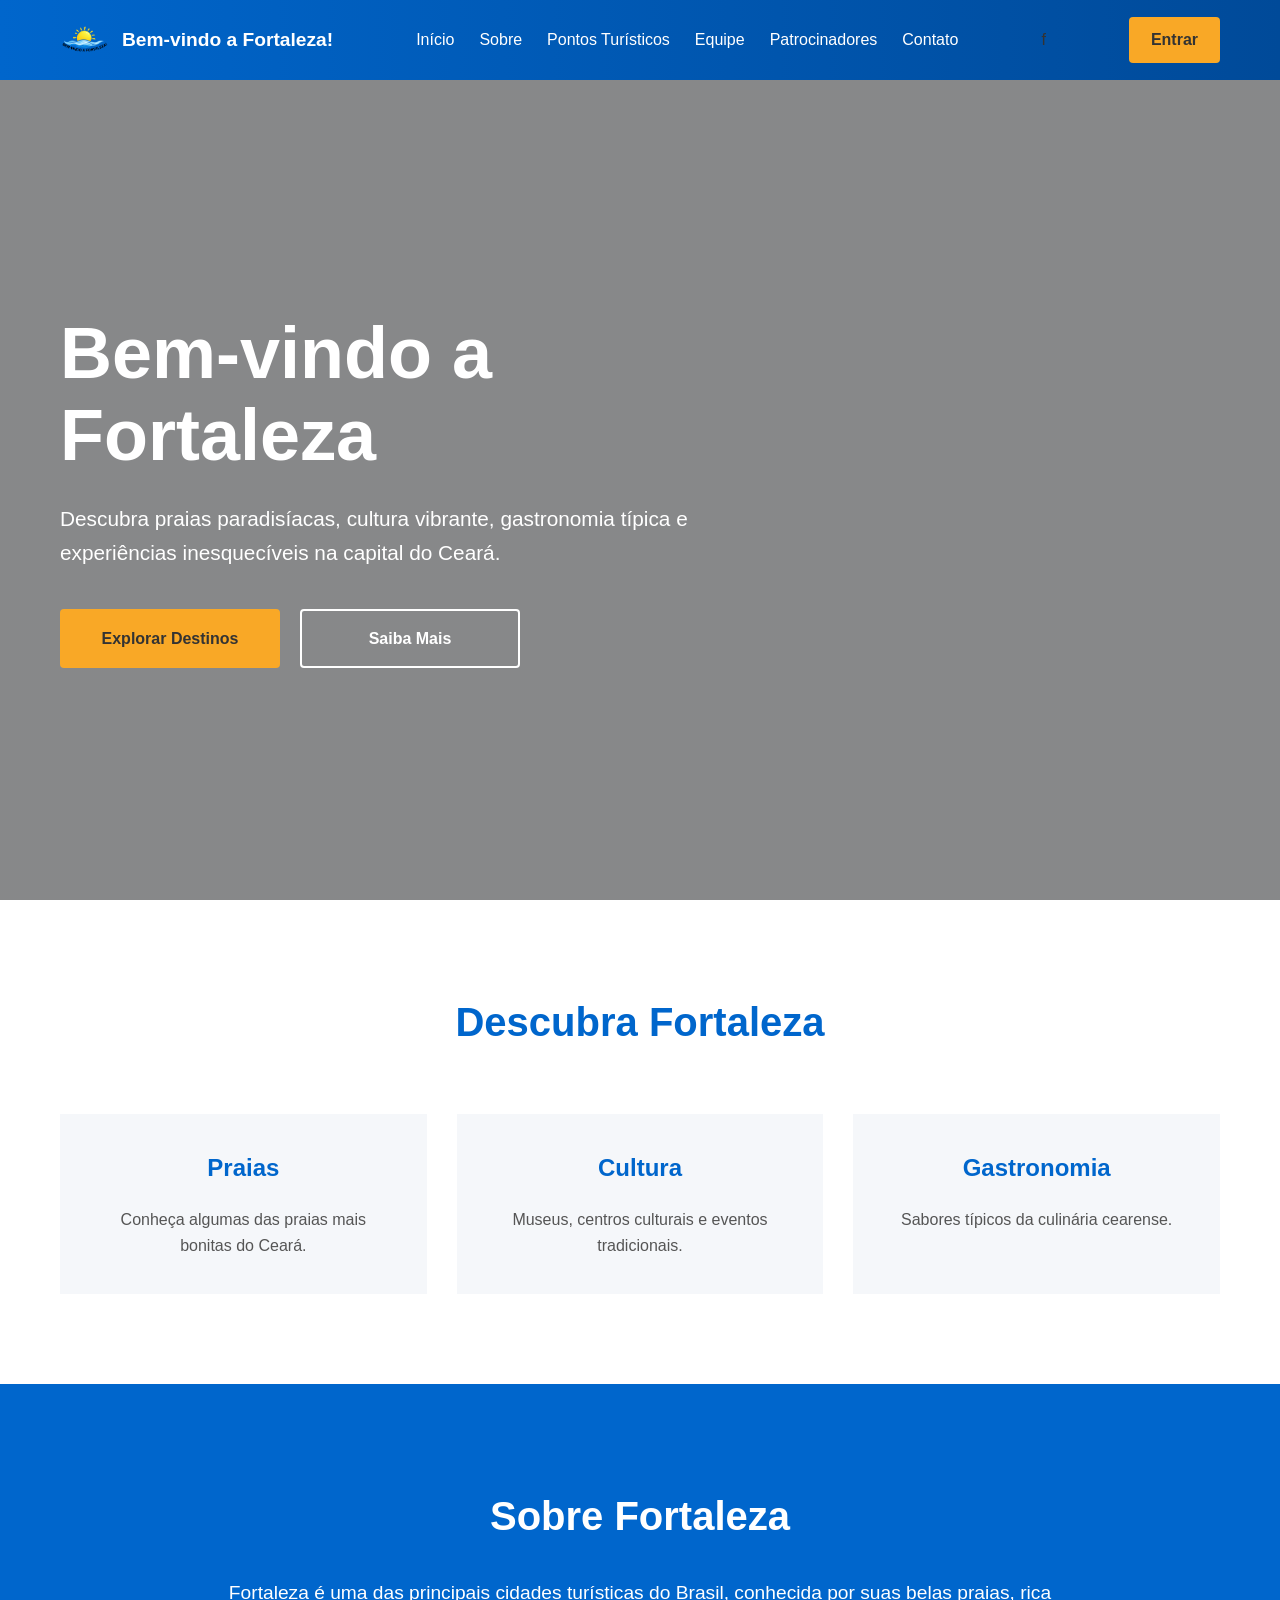
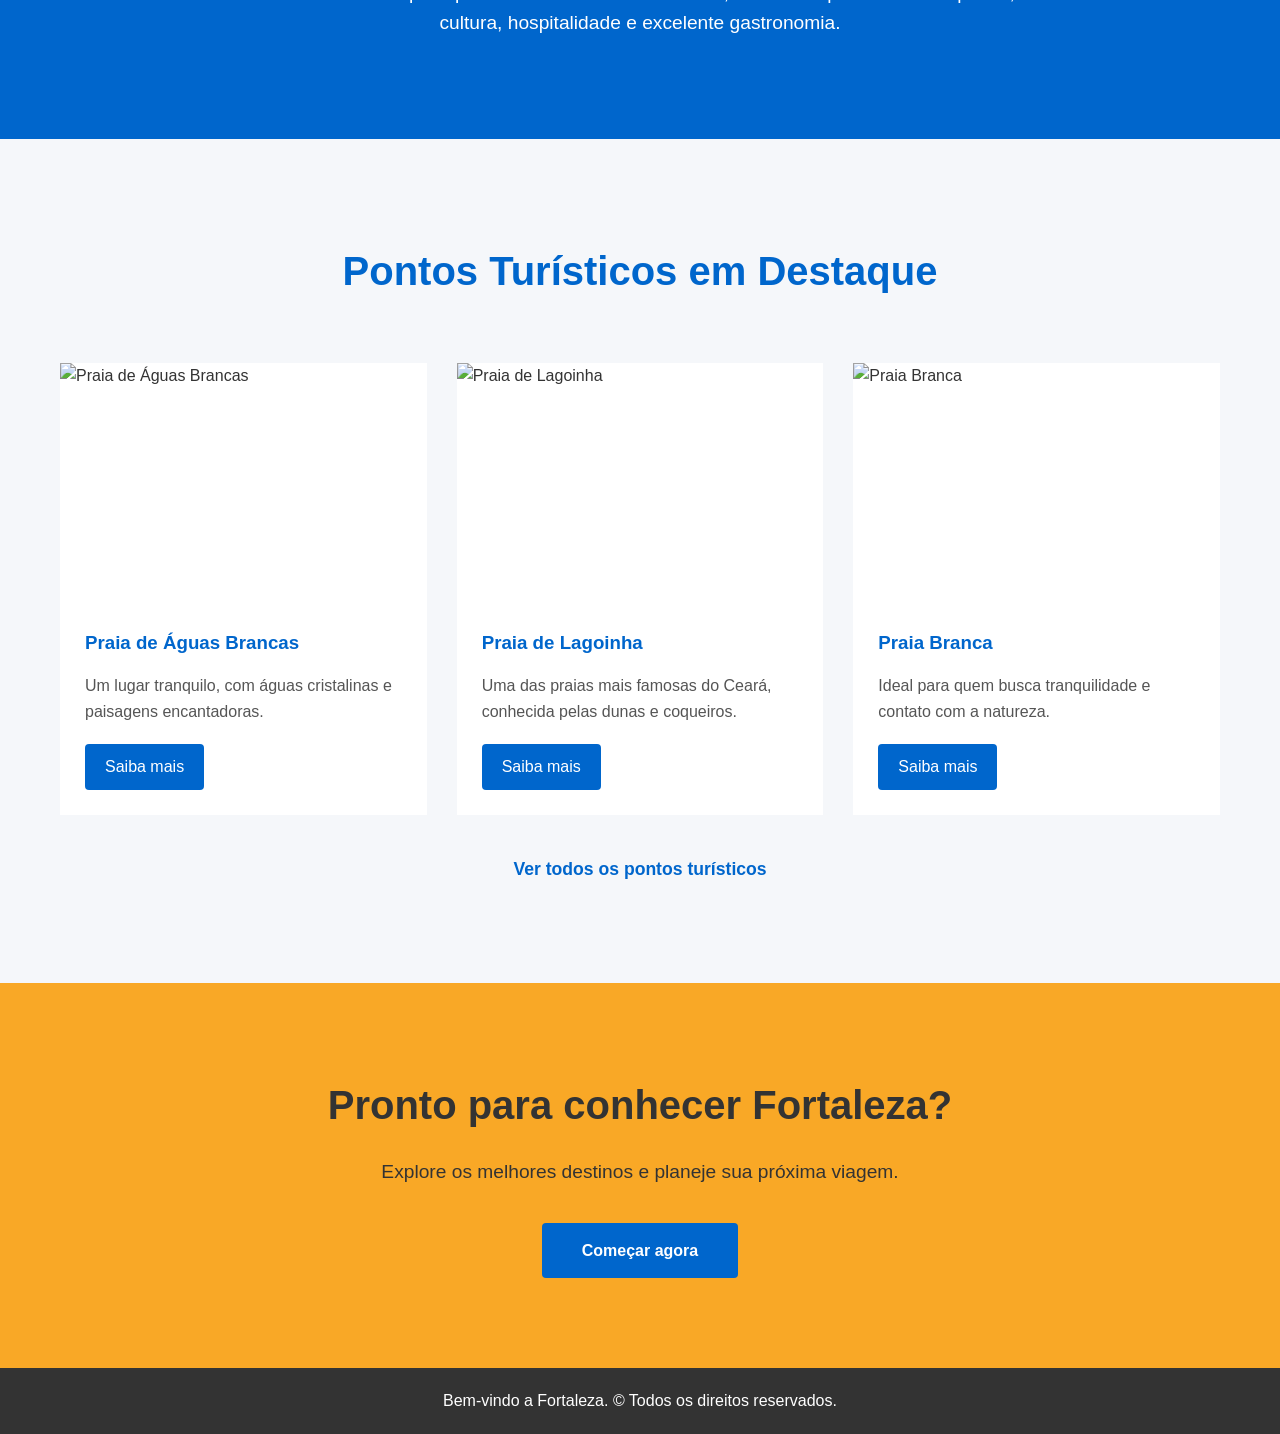
==== commit 69997e31: "Criação de painel de Login/Cadastro e atualização das páginas" ====
--- a/index.html
+++ b/index.html
@@ -27,9 +27,9 @@
             <li><a href="patrocinadores.html">Patrocinadores</a></li>
             <li><a href="contato.html">Contato</a></li>
           </ul>
-        </nav>
+        </nav>f
 
-        <a href="pages/login.html" class="btn-login">Entrar</a>
+        <a href="login.html" class="btn-login">Entrar</a>
       </div>
     </header>
 
@@ -158,7 +158,7 @@
 
     <footer>
       <div class="container">
-        <p>© 2026 Bem-vindo a Fortaleza. Todos os direitos reservados.</p>
+        <p> Bem-vindo a Fortaleza. &copy; Todos os direitos reservados.</p>
       </div>
     </footer>
   </body>
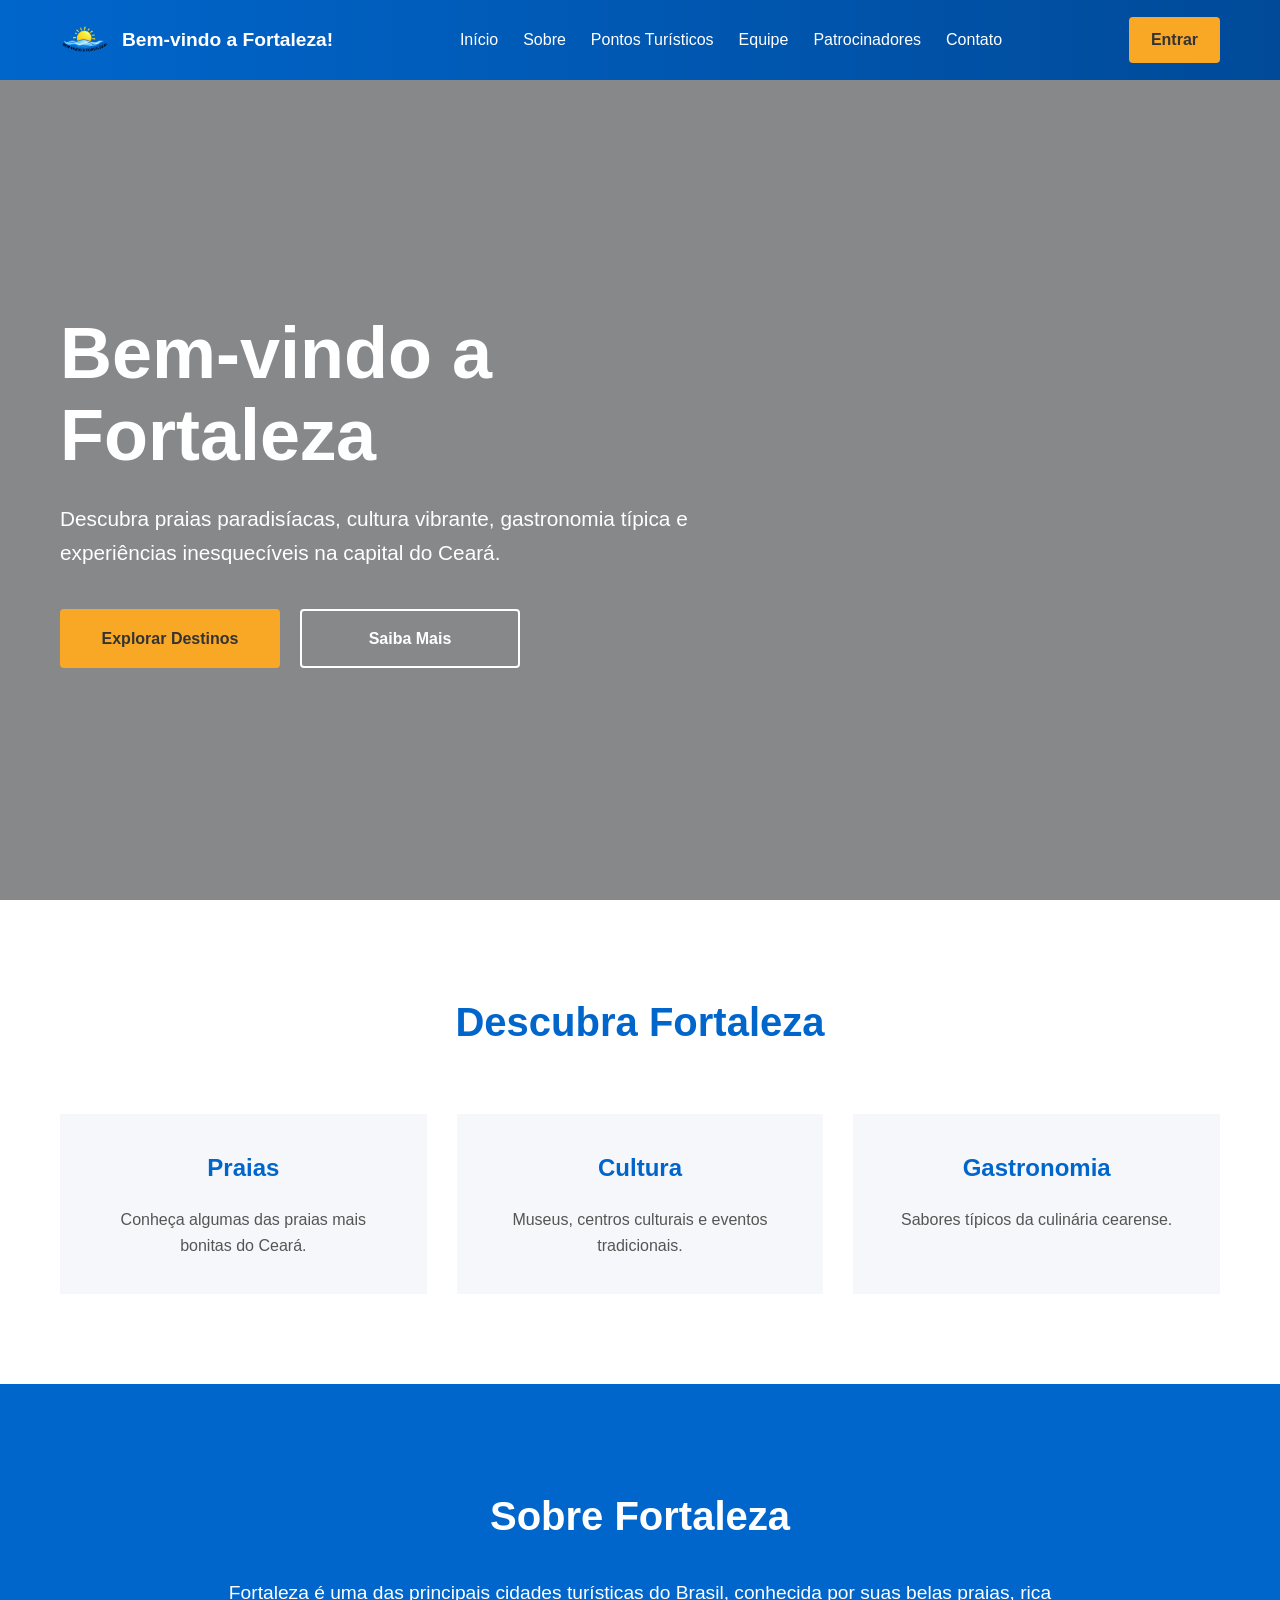
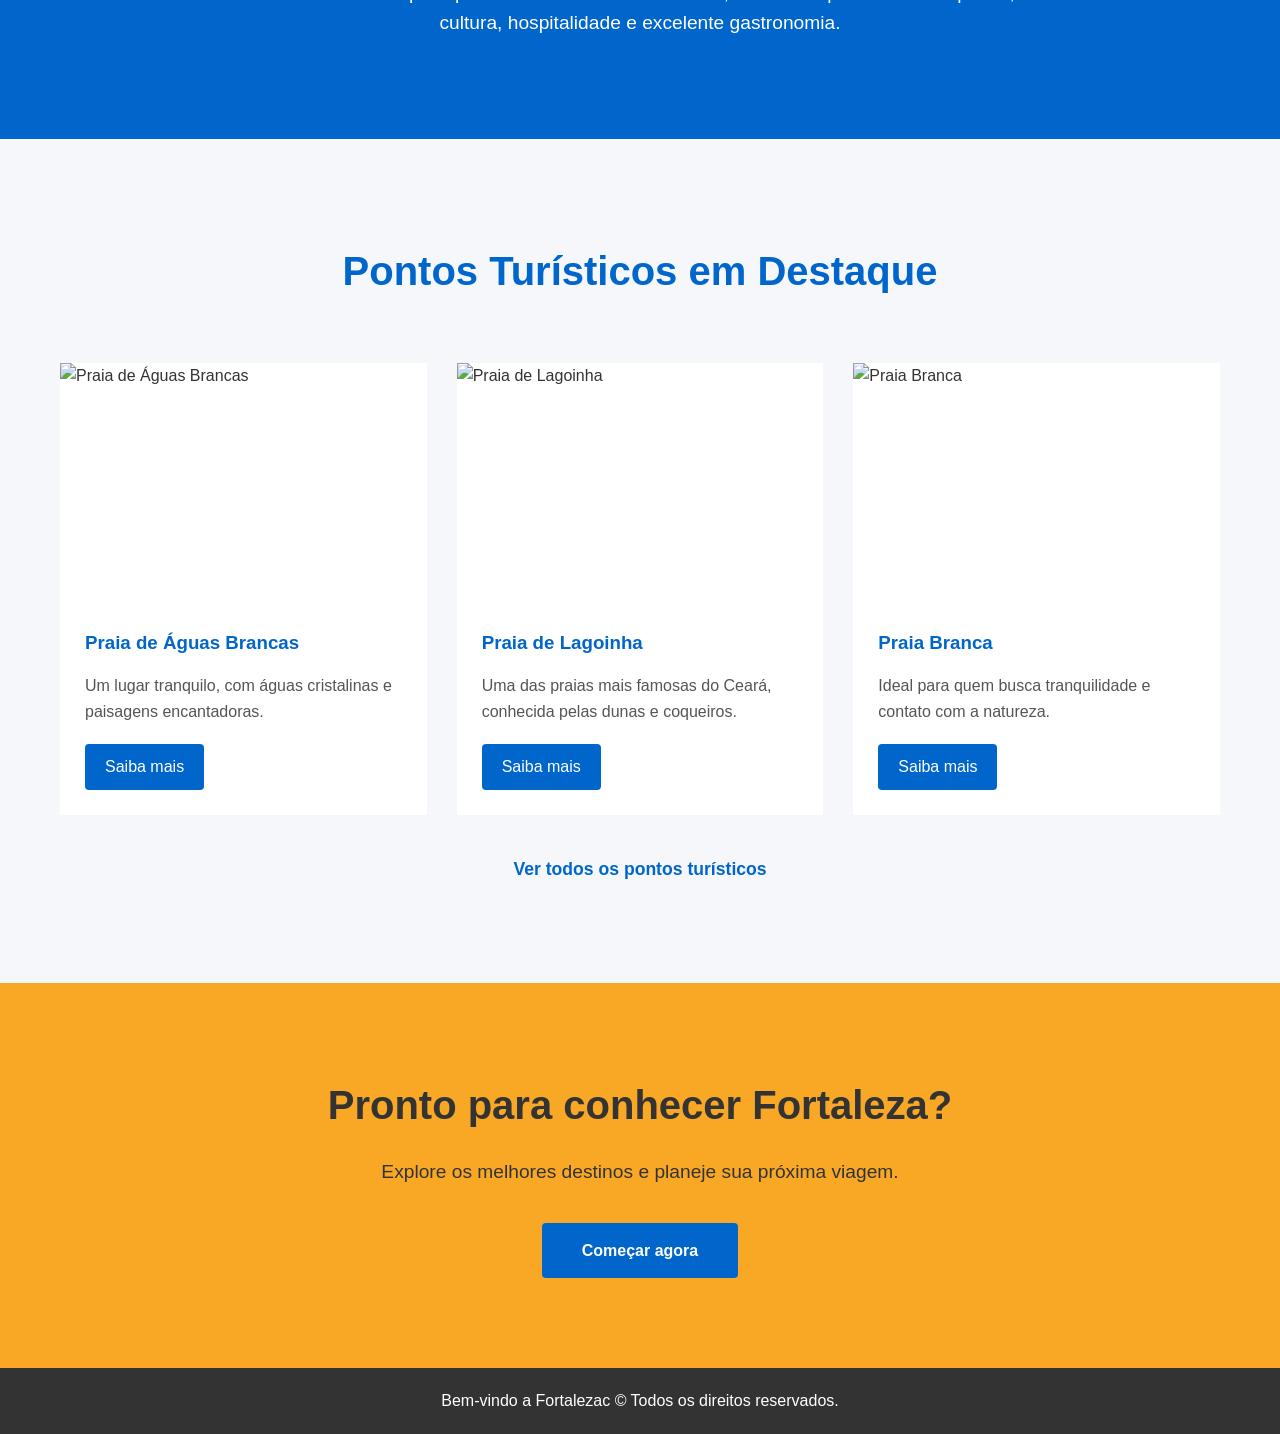
==== commit f9938eef: "Remoção de texto" ====
--- a/index.html
+++ b/index.html
@@ -27,7 +27,7 @@
             <li><a href="patrocinadores.html">Patrocinadores</a></li>
             <li><a href="contato.html">Contato</a></li>
           </ul>
-        </nav>f
+        </nav>
 
         <a href="login.html" class="btn-login">Entrar</a>
       </div>
@@ -158,7 +158,7 @@
 
     <footer>
       <div class="container">
-        <p> Bem-vindo a Fortaleza. &copy; Todos os direitos reservados.</p>
+        <p> Bem-vindo a Fortalezac &copy; Todos os direitos reservados.</p>
       </div>
     </footer>
   </body>
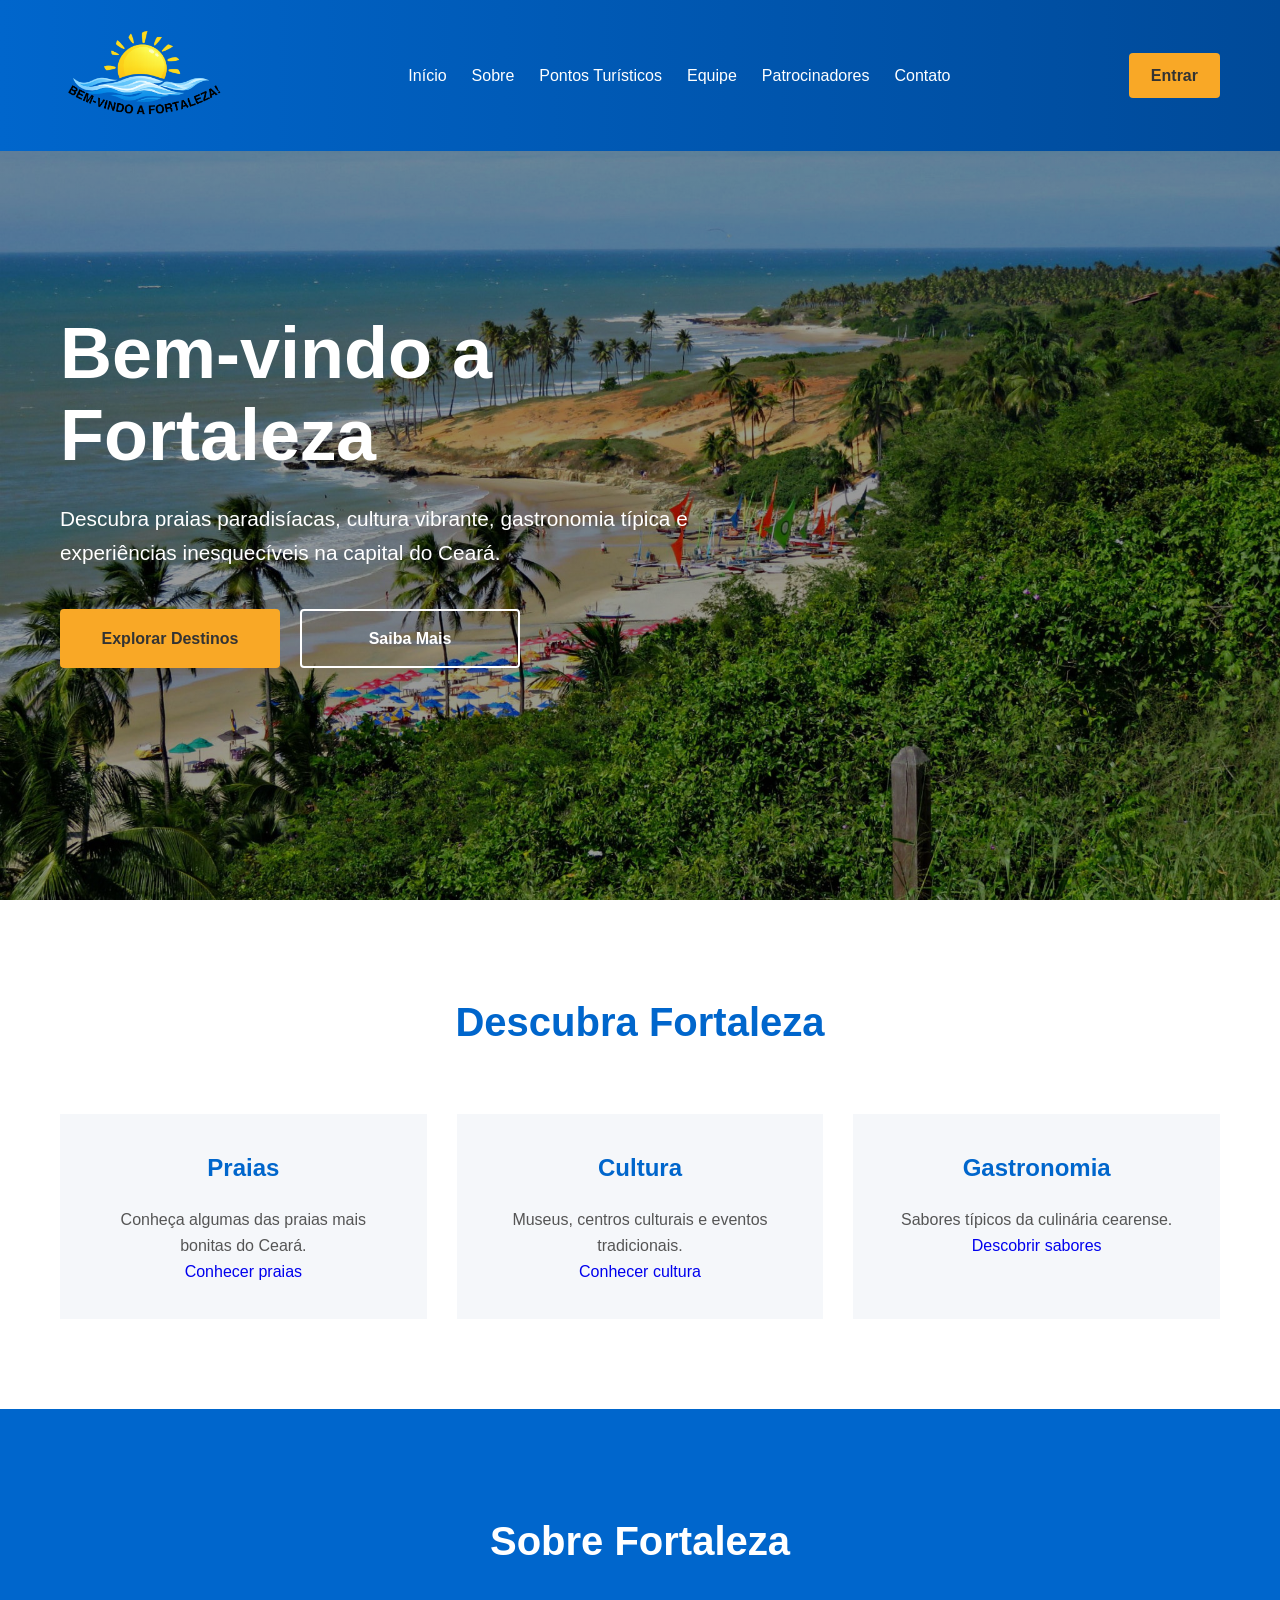
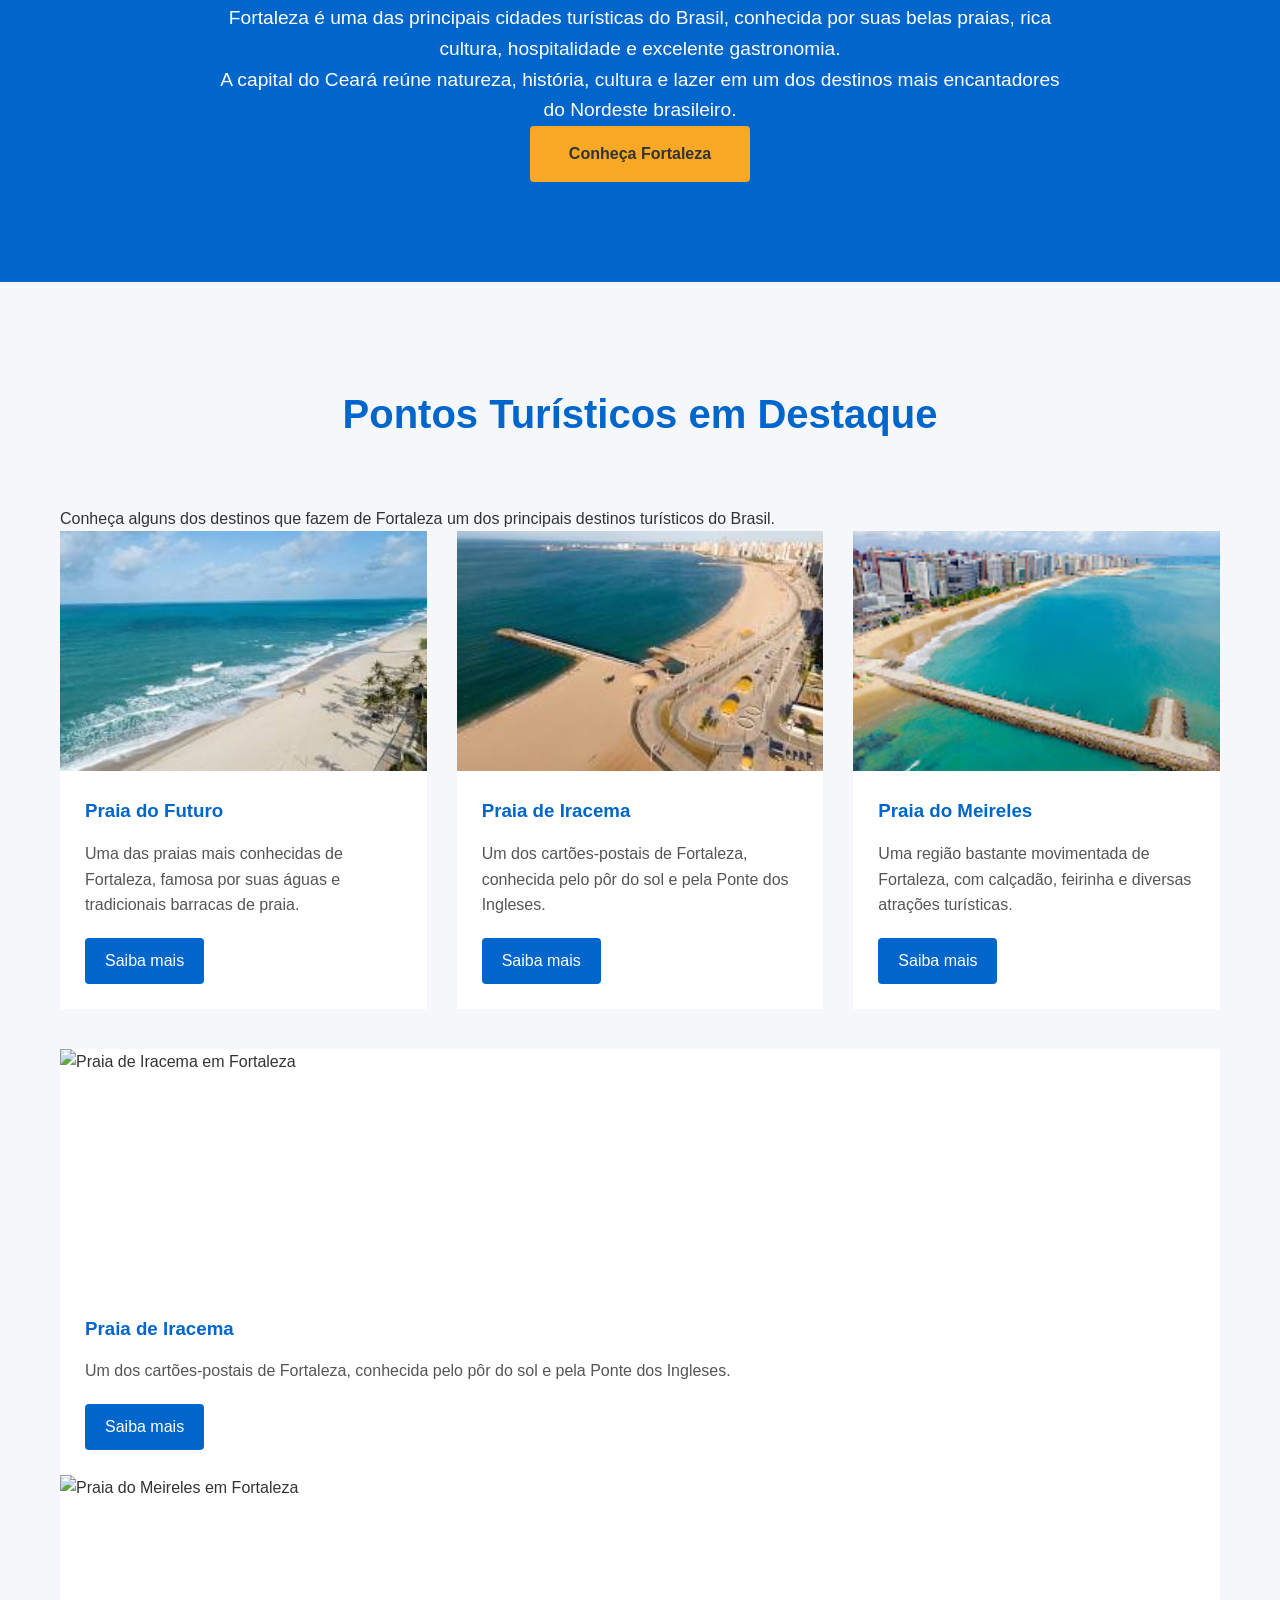
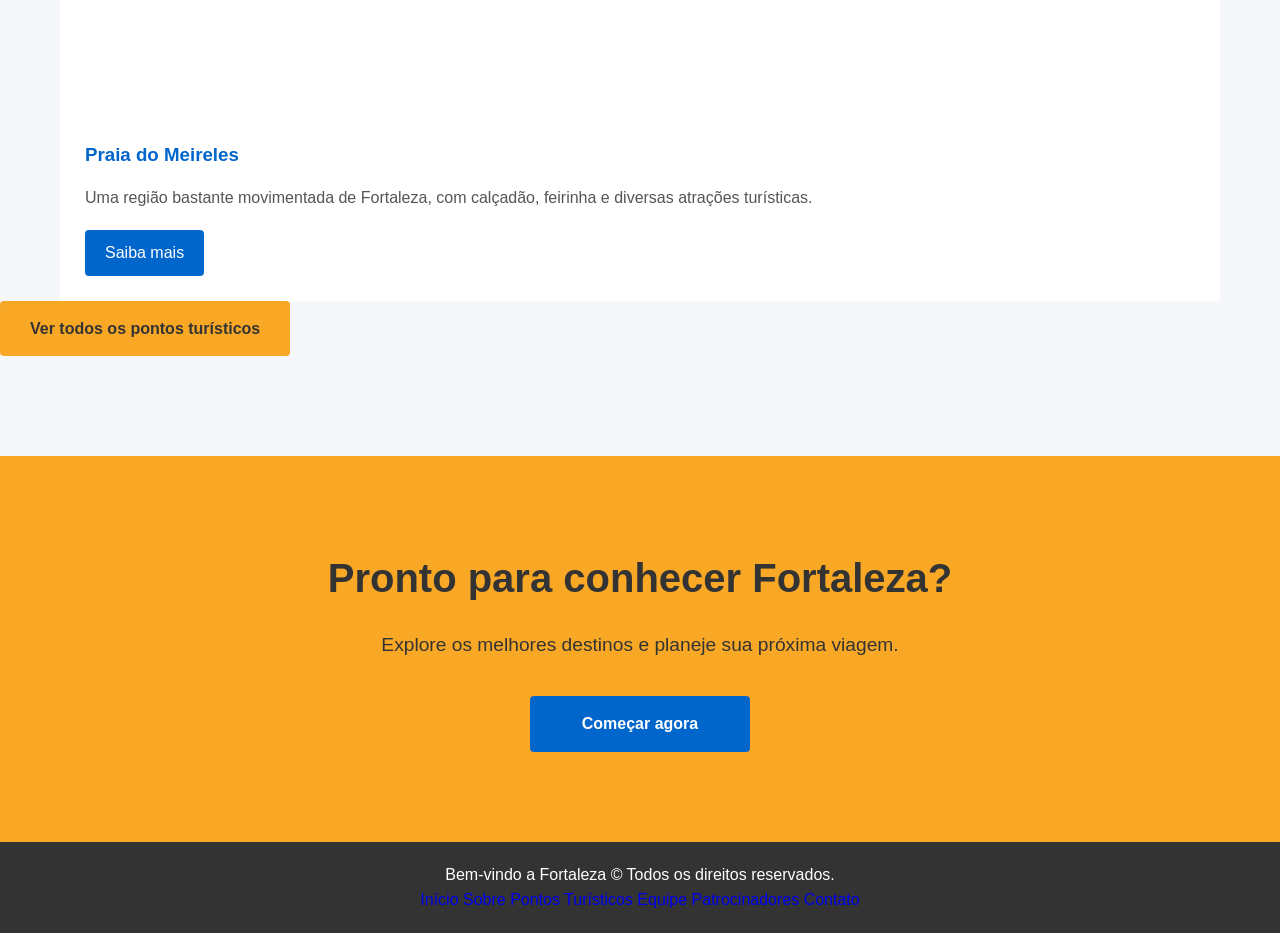
==== commit 6c1f2339: "Ajuste nas imagens" ====
--- a/index.html
+++ b/index.html
@@ -1,165 +1,663 @@
-<!doctype html>
-<html lang="pt-br">
-  <head>
-    <meta charset="UTF-8" />
-
-    <meta name="viewport" content="width=device-width, initial-scale=1.0" />
-
-    <title>Bem-vindo a Fortaleza</title>
-
-    <link rel="stylesheet" href="css/style.css" />
-  </head>
-
-  <body>
-    <header>
+<!DOCTYPE html>
+<html lang="pt-BR">
+
+<head>
+
+  <meta charset="UTF-8">
+
+  <meta
+    name="viewport"
+    content="width=device-width, initial-scale=1.0"
+  >
+
+  <meta
+    name="description"
+    content="Bem-vindo a Fortaleza. Descubra praias, cultura, gastronomia e os principais pontos turísticos da capital do Ceará."
+  >
+
+  <meta
+    name="author"
+    content="Bem-vindo a Fortaleza"
+  >
+
+  <title>Bem-vindo a Fortaleza</title>
+
+  <!-- ==============================
+       CSS PRINCIPAL
+  =============================== -->
+
+  <link
+    rel="stylesheet"
+    href="css/style.css"
+  >
+
+</head>
+
+
+<body>
+
+
+  <!-- ==============================
+       CABEÇALHO
+  =============================== -->
+
+  <header class="header">
+
+    <div class="container">
+
+
+      <!-- LOGO -->
+
+      <a href="index.html" class="logo">
+    <img src="img/logo inicial.png" alt="Bem-vindo a Fortaleza">
+      </a>
+
+
+      <!-- MENU -->
+
+      <nav
+        class="menu-desktop"
+        aria-label="Menu principal"
+      >
+
+        <ul>
+
+          <li>
+            <a href="index.html">
+              Início
+            </a>
+          </li>
+
+          <li>
+            <a href="sobre.html">
+              Sobre
+            </a>
+          </li>
+
+          <li>
+            <a href="pontos-turisticos.html">
+              Pontos Turísticos
+            </a>
+          </li>
+
+          <li>
+            <a href="equipe.html">
+              Equipe
+            </a>
+          </li>
+
+          <li>
+            <a href="patrocinadores.html">
+              Patrocinadores
+            </a>
+          </li>
+
+          <li>
+            <a href="contato.html">
+              Contato
+            </a>
+          </li>
+
+        </ul>
+
+      </nav>
+
+
+      <!-- BOTÃO LOGIN -->
+
+      <a
+        href="login.html"
+        class="btn-login"
+      >
+        Entrar
+      </a>
+
+
+    </div>
+
+  </header>
+
+
+
+  <!-- ==============================
+       CONTEÚDO PRINCIPAL
+  =============================== -->
+
+  <main>
+
+
+    <!-- ==============================
+         SEÇÃO HERO
+    =============================== -->
+
+    <section
+      id="inicio"
+      class="hero"
+    >
+
+      <div class="hero-overlay"></div>
+
+
       <div class="container">
-        <a href="index.html" class="logo">
-          <img src="img/logo inicial.png" alt="Logo Bem-vindo a Fortaleza" />
-          <span>Bem-vindo a Fortaleza!</span>
-        </a>
-
-        <nav class="menu-desktop">
-          <ul>
-            <li><a href="index.html">Início</a></li>
-            <li><a href="sobre.html">Sobre</a></li>
-            <li><a href="pontos-turisticos.html">Pontos Turísticos</a></li>
-            <li><a href="equipe.html">Equipe</a></li>
-            <li><a href="patrocinadores.html">Patrocinadores</a></li>
-            <li><a href="contato.html">Contato</a></li>
-          </ul>
-        </nav>
-
-        <a href="login.html" class="btn-login">Entrar</a>
+
+        <div class="hero-content">
+
+
+          <h1>
+            Bem-vindo a Fortaleza
+          </h1>
+
+
+          <p>
+            Descubra praias paradisíacas,
+            cultura vibrante, gastronomia típica
+            e experiências inesquecíveis na
+            capital do Ceará.
+          </p>
+
+
+          <div class="hero-buttons">
+
+
+            <!-- BOTÃO EXPLORAR DESTINOS -->
+
+            <a
+              href="#pontos-turisticos"
+              class="btn-primary"
+            >
+              Explorar Destinos
+            </a>
+
+
+            <!-- BOTÃO SAIBA MAIS -->
+
+            <a
+              href="#sobre"
+              class="btn-secondary"
+            >
+              Saiba Mais
+            </a>
+
+
+          </div>
+
+
+        </div>
+
       </div>
-    </header>
-
-    <main>
-      <section id="inicio" class="hero">
-        <div class="hero-overlay"></div>
-
-        <div class="container">
-          <div class="hero-content">
-            <h1>Bem-vindo a Fortaleza</h1>
+
+    </section>
+
+
+
+    <!-- ==============================
+         DESTAQUES
+    =============================== -->
+
+    <section class="destaques">
+
+      <div class="container">
+
+
+        <h2>
+          Descubra Fortaleza
+        </h2>
+
+
+        <div class="cards">
+
+
+          <!-- PRAIAS -->
+
+          <article class="card">
+
+            <h3>
+              Praias
+            </h3>
 
             <p>
-              Descubra praias paradisíacas, cultura vibrante, gastronomia típica
-              e experiências inesquecíveis na capital do Ceará.
+              Conheça algumas das praias
+              mais bonitas do Ceará.
             </p>
 
-            <div class="hero-buttons">
-              <a href="#pontos-turisticos" class="btn-primary">
-                Explorar Destinos
+            <a
+              href="pontos-turisticos.html"
+              class="card-link"
+            >
+              Conhecer praias
+            </a>
+
+          </article>
+
+
+          <!-- CULTURA -->
+
+          <article class="card">
+
+            <h3>
+              Cultura
+            </h3>
+
+            <p>
+              Museus, centros culturais e
+              eventos tradicionais.
+            </p>
+
+            <a
+              href="pontos-turisticos.html"
+              class="card-link"
+            >
+              Conhecer cultura
+            </a>
+
+          </article>
+
+
+          <!-- GASTRONOMIA -->
+
+          <article class="card">
+
+            <h3>
+              Gastronomia
+            </h3>
+
+            <p>
+              Sabores típicos da culinária
+              cearense.
+            </p>
+
+            <a
+              href="pontos-turisticos.html"
+              class="card-link"
+            >
+              Descobrir sabores
+            </a>
+
+          </article>
+
+
+        </div>
+
+      </div>
+
+    </section>
+
+
+
+    <!-- ==============================
+         SOBRE FORTALEZA
+    =============================== -->
+
+    <section
+      id="sobre"
+      class="sobre-resumo"
+    >
+
+      <div class="container">
+
+
+        <h2>
+          Sobre Fortaleza
+        </h2>
+
+
+        <p>
+          Fortaleza é uma das principais
+          cidades turísticas do Brasil,
+          conhecida por suas belas praias,
+          rica cultura, hospitalidade e
+          excelente gastronomia.
+        </p>
+
+
+        <p>
+          A capital do Ceará reúne
+          natureza, história, cultura e
+          lazer em um dos destinos mais
+          encantadores do Nordeste brasileiro.
+        </p>
+
+
+        <a
+          href="sobre.html"
+          class="btn-primary"
+        >
+          Conheça Fortaleza
+        </a>
+
+
+      </div>
+
+    </section>
+
+
+
+    <!-- ==============================
+         PONTOS TURÍSTICOS
+    =============================== -->
+
+    <section
+      id="pontos-turisticos"
+      class="pontos-destaque"
+    >
+
+      <div class="container">
+
+
+        <h2>
+          Pontos Turísticos em Destaque
+        </h2>
+
+
+        <p class="section-description">
+          Conheça alguns dos destinos que
+          fazem de Fortaleza um dos principais
+          destinos turísticos do Brasil.
+        </p>
+
+
+
+        <!-- ==========================
+             GRID DE PONTOS
+        =========================== -->
+
+        <div class="grid-pontos">
+
+  <!-- PRAIA DO FUTURO -->
+  <article class="card-ponto">
+
+    <img
+      src="img/pontos-tur/praias/praia-futuro1.jpeg"
+      alt="Praia do Futuro em Fortaleza"
+    >
+
+    <div class="card-conteudo">
+
+      <h3>Praia do Futuro</h3>
+
+      <p>
+        Uma das praias mais conhecidas de Fortaleza,
+        famosa por suas águas e tradicionais
+        barracas de praia.
+      </p>
+
+      <a href="pontos-turisticos.html">
+        Saiba mais
+      </a>
+
+    </div>
+
+  </article>
+
+
+  <!-- PRAIA DE IRACEMA -->
+  <article class="card-ponto">
+
+    <img
+      src="img/pontos-tur/praias/praia-iracema1.jpeg"
+      alt="Praia de Iracema em Fortaleza"
+    >
+
+    <div class="card-conteudo">
+
+      <h3>Praia de Iracema</h3>
+
+      <p>
+        Um dos cartões-postais de Fortaleza,
+        conhecida pelo pôr do sol e pela
+        Ponte dos Ingleses.
+      </p>
+
+      <a href="pontos-turisticos.html">
+        Saiba mais
+      </a>
+
+    </div>
+
+  </article>
+
+
+  <!-- PRAIA DO MEIRELES -->
+  <article class="card-ponto">
+
+    <img
+      src="img/pontos-tur/praias/praia-meireles1.jpeg"
+      alt="Praia do Meireles em Fortaleza"
+    >
+
+    <div class="card-conteudo">
+
+      <h3>Praia do Meireles</h3>
+
+      <p>
+        Uma região bastante movimentada de Fortaleza,
+        com calçadão, feirinha e diversas atrações
+        turísticas.
+      </p>
+
+      <a href="pontos-turisticos.html">
+        Saiba mais
+      </a>
+
+    </div>
+
+  </article>
+
+</div>
+
+
+          <!-- ==========================
+               PRAIA DE IRACEMA
+          =========================== -->
+
+          <article class="card-ponto">
+
+
+            <img
+              src="img/praias/praia-iracema1.jpeg"
+              alt="Praia de Iracema em Fortaleza"
+              loading="lazy"
+            >
+
+
+            <div class="card-conteudo">
+
+
+              <h3>
+                Praia de Iracema
+              </h3>
+
+
+              <p>
+                Um dos cartões-postais de
+                Fortaleza, conhecida pelo
+                pôr do sol e pela Ponte dos
+                Ingleses.
+              </p>
+
+
+              <a
+                href="pontos-turisticos.html"
+                class="card-link"
+              >
+                Saiba mais
               </a>
 
-              <a href="#sobre" class="btn-secondary"> Saiba Mais </a>
+
             </div>
-          </div>
+
+
+          </article>
+
+
+
+          <!-- ==========================
+               PRAIA DO MEIRELES
+          =========================== -->
+
+          <article class="card-ponto">
+
+
+            <img
+              src="img/praias/praia-meireles1.jpeg"
+              alt="Praia do Meireles em Fortaleza"
+              loading="lazy"
+            >
+
+
+            <div class="card-conteudo">
+
+
+              <h3>
+                Praia do Meireles
+              </h3>
+
+
+              <p>
+                Uma região bastante movimentada
+                de Fortaleza, com calçadão,
+                feirinha e diversas atrações
+                turísticas.
+              </p>
+
+
+              <a
+                href="pontos-turisticos.html"
+                class="card-link"
+              >
+                Saiba mais
+              </a>
+
+
+            </div>
+
+
+          </article>
+
+
         </div>
-      </section>
-
-      <section class="destaques">
-        <div class="container">
-          <h2>Descubra Fortaleza</h2>
-
-          <div class="cards">
-            <article>
-              <h3>Praias</h3>
-
-              <p>Conheça algumas das praias mais bonitas do Ceará.</p>
-            </article>
-
-            <article>
-              <h3>Cultura</h3>
-
-              <p>Museus, centros culturais e eventos tradicionais.</p>
-            </article>
-
-            <article>
-              <h3>Gastronomia</h3>
-
-              <p>Sabores típicos da culinária cearense.</p>
-            </article>
-          </div>
-        </div>
-      </section>
-
-      <section id="sobre">
-        <div class="container">
-          <h2>Sobre Fortaleza</h2>
-
-          <p>
-            Fortaleza é uma das principais cidades turísticas do Brasil,
-            conhecida por suas belas praias, rica cultura, hospitalidade e
-            excelente gastronomia.
-          </p>
-        </div>
-      </section>
-
-      <section id="pontos-turisticos">
-        <div class="container">
-          <h2>Pontos Turísticos em Destaque</h2>
-
-          <div class="grid-pontos">
-
-    <article class="card-ponto">
-        <img src="img/praias-perto-de-fortaleza-aguas-brancas.jpg" alt="Praia de Águas Brancas">
-
-        <div class="card-conteudo">
-            <h3>Praia de Águas Brancas</h3>
-
-            <p>Um lugar tranquilo, com águas cristalinas e paisagens encantadoras.</p>
-
-            <a href="#">Saiba mais</a>
-        </div>
-    </article>
-
-    <article class="card-ponto">
-        <img src="img/praias-perto-de-fortaleza-lagoinha-1.jpg" alt="Praia de Lagoinha">
-
-        <div class="card-conteudo">
-            <h3>Praia de Lagoinha</h3>
-
-            <p>Uma das praias mais famosas do Ceará, conhecida pelas dunas e coqueiros.</p>
-
-            <a href="#">Saiba mais</a>
-        </div>
-    </article>
-
-    <article class="card-ponto">
-        <img src="img/praias-perto-de-fortaleza-praia-branca.jpg" alt="Praia Branca">
-
-        <div class="card-conteudo">
-            <h3>Praia Branca</h3>
-
-            <p>Ideal para quem busca tranquilidade e contato com a natureza.</p>
-
-            <a href="#">Saiba mais</a>
-        </div>
-    </article>
-
-</div>
-
-          <a href="pages/pontos-turisticos.html">
+
+
+
+        <!-- BOTÃO TODOS OS PONTOS -->
+
+        <div class="ver-mais">
+
+
+          <a
+            href="pontos-turisticos.html"
+            class="btn-primary"
+          >
             Ver todos os pontos turísticos
           </a>
+
+
         </div>
-      </section>
-
-      <section class="cta">
-        <div class="container">
-          <h2>Pronto para conhecer Fortaleza?</h2>
-
-          <p>Explore os melhores destinos e planeje sua próxima viagem.</p>
-
-          <a href="#pontos-turisticos"> Começar agora </a>
-        </div>
-      </section>
-    </main>
-
-    <footer>
+
+
+      </div>
+
+    </section>
+
+
+
+    <!-- ==============================
+         CHAMADA PARA AÇÃO
+    =============================== -->
+
+    <section class="cta">
+
       <div class="container">
-        <p> Bem-vindo a Fortalezac &copy; Todos os direitos reservados.</p>
+
+
+        <h2>
+          Pronto para conhecer Fortaleza?
+        </h2>
+
+
+        <p>
+          Explore os melhores destinos e
+          planeje sua próxima viagem.
+        </p>
+
+
+        <a
+          href="pontos-turisticos.html"
+          class="btn-primary"
+        >
+          Começar agora
+        </a>
+
+
       </div>
-    </footer>
-  </body>
-</html>
+
+    </section>
+
+
+  </main>
+
+
+
+  <!-- ==============================
+       RODAPÉ
+  =============================== -->
+
+  <footer>
+
+    <div class="container">
+
+
+      <p>
+        Bem-vindo a Fortaleza &copy;
+        Todos os direitos reservados.
+      </p>
+
+
+      <nav
+        class="footer-menu"
+        aria-label="Menu do rodapé"
+      >
+
+        <a href="index.html">
+          Início
+        </a>
+
+        <a href="sobre.html">
+          Sobre
+        </a>
+
+        <a href="pontos-turisticos.html">
+          Pontos Turísticos
+        </a>
+
+        <a href="equipe.html">
+          Equipe
+        </a>
+
+        <a href="patrocinadores.html">
+          Patrocinadores
+        </a>
+
+        <a href="contato.html">
+          Contato
+        </a>
+
+      </nav>
+
+
+    </div>
+
+  </footer>
+
+
+
+  <!-- ==============================
+       JAVASCRIPT
+  =============================== -->
+
+  <script src="js/main.js"></script>
+
+
+</body>
+
+</html>
--- a/css/style.css
+++ b/css/style.css
@@ -82,11 +82,12 @@
 .logo {
     display: flex;
     align-items: center;
-    gap: 12px;
 }
 
 .logo img {
-    width: 50px;
+    width: 170px;
+    height: auto;
+    display: block;
 }
 
 .logo span {
@@ -134,10 +135,18 @@
     min-height: calc(100vh - 80px);
     display: flex;
     align-items: center;
-    background-image: linear-gradient(rgba(0,0,0,.45), rgba(0,0,0,.45)), url("../img/praias-perto-de-fortaleza-prea.jpg");
+
+    background-image:
+        linear-gradient(
+            rgba(0, 0, 0, 0.40),
+            rgba(0, 0, 0, 0.40)
+        ),
+        url("../img/pontos-tur/praias/praias-perto-de-fortaleza-lagoinha-1.jpg");
+
     background-size: cover;
     background-position: center;
     background-repeat: no-repeat;
+
     padding: 60px 0;
 }
 
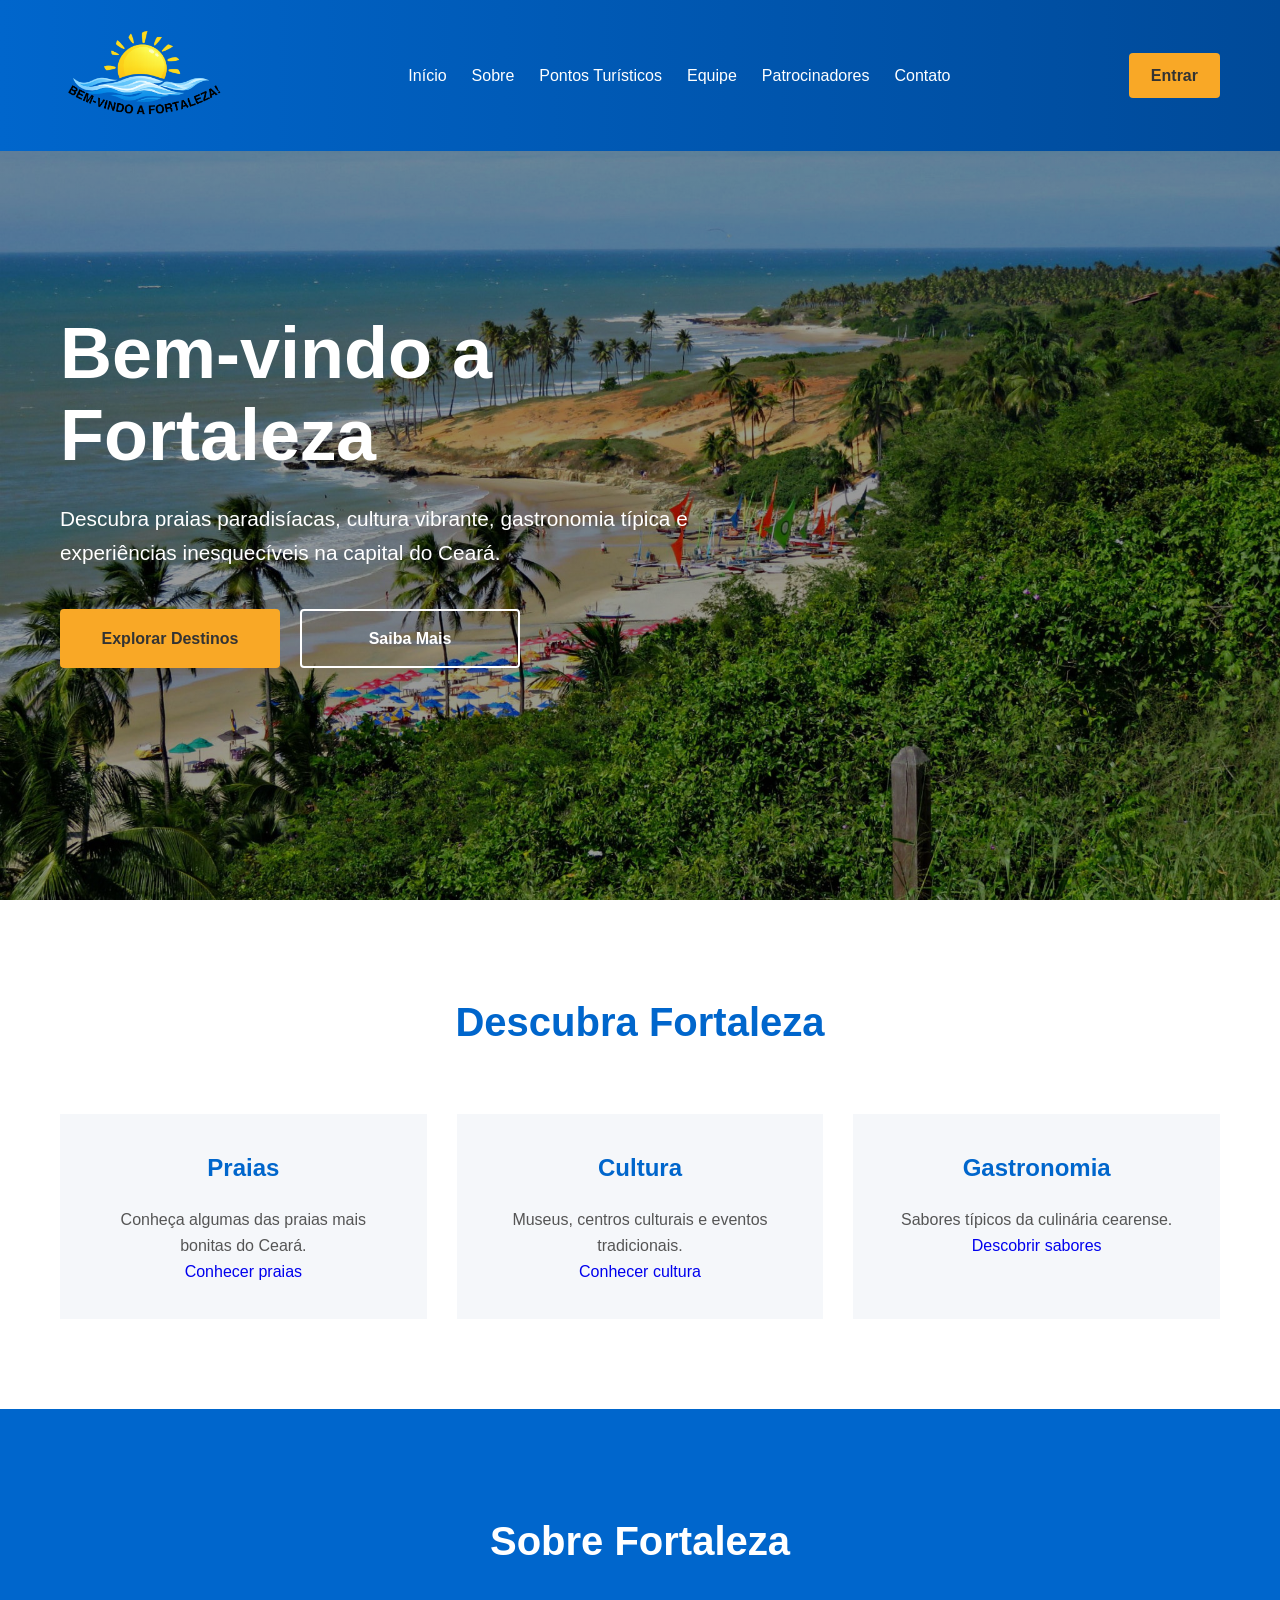
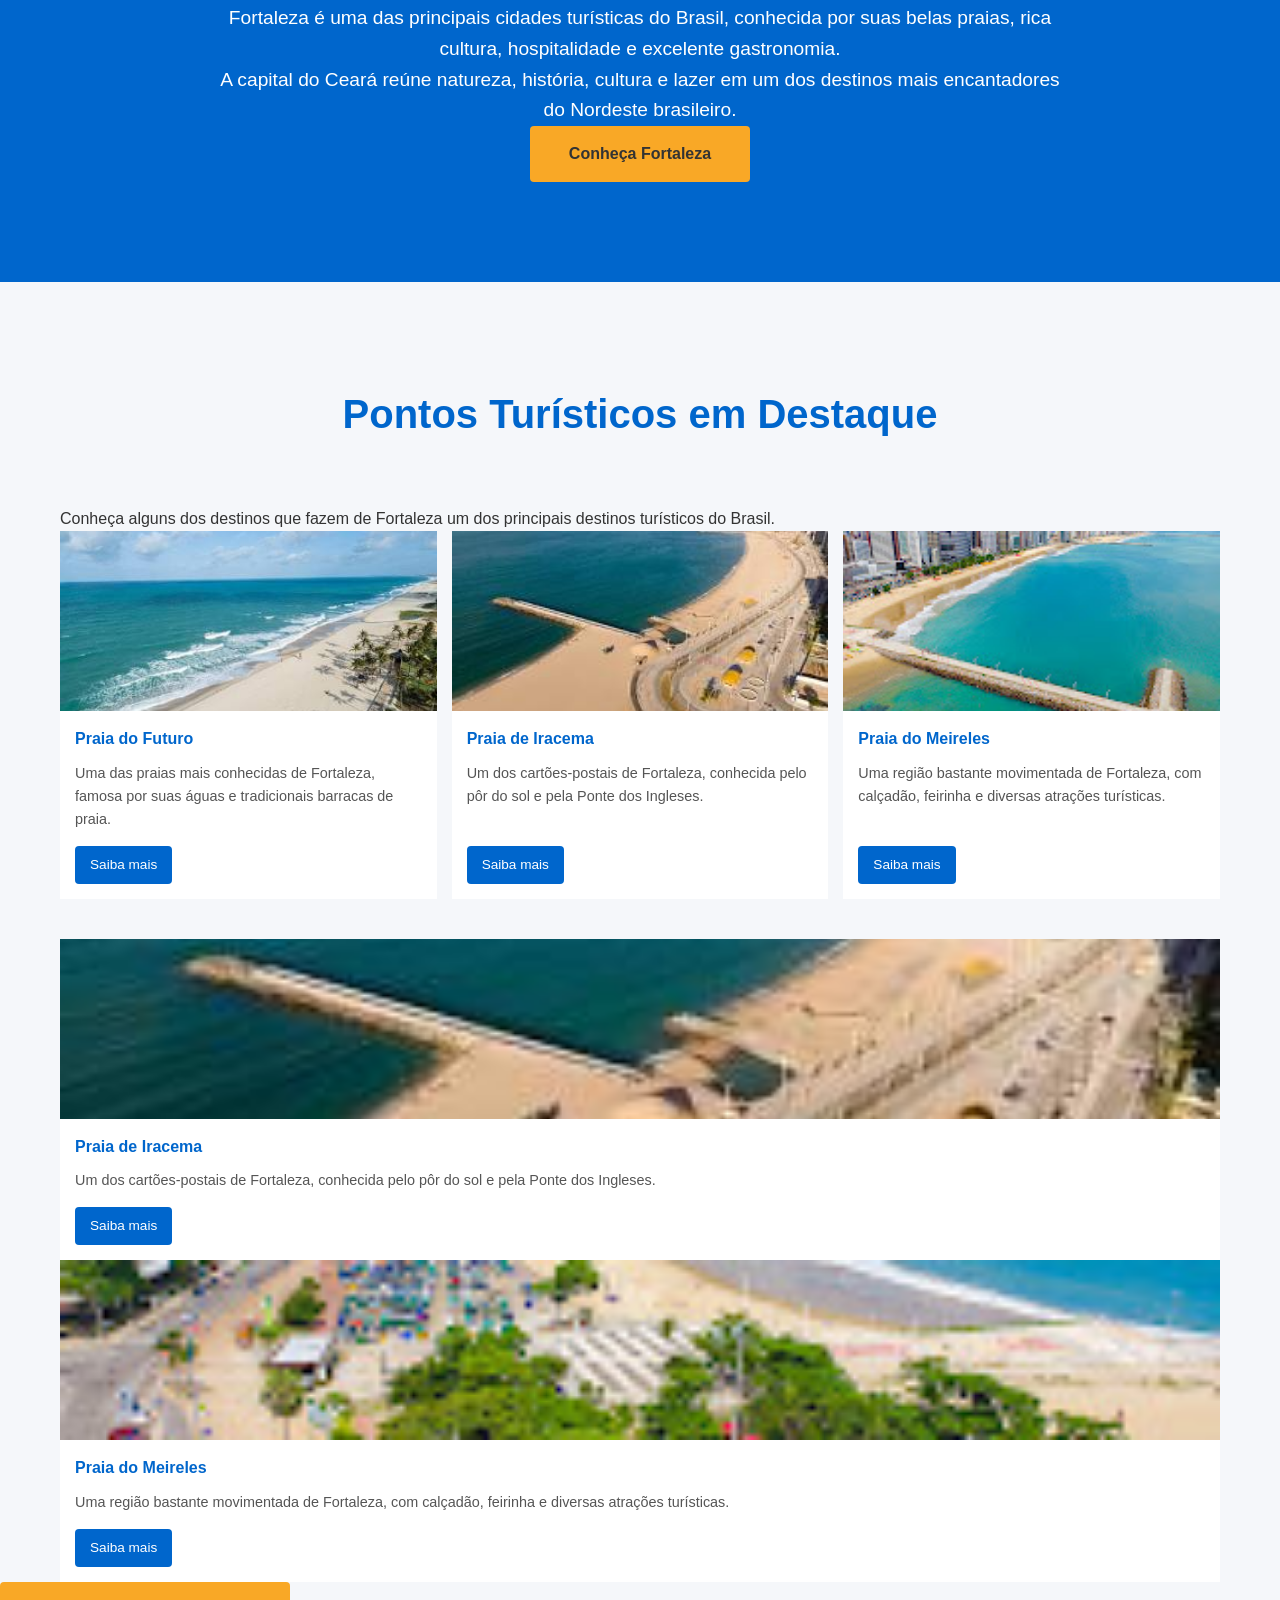
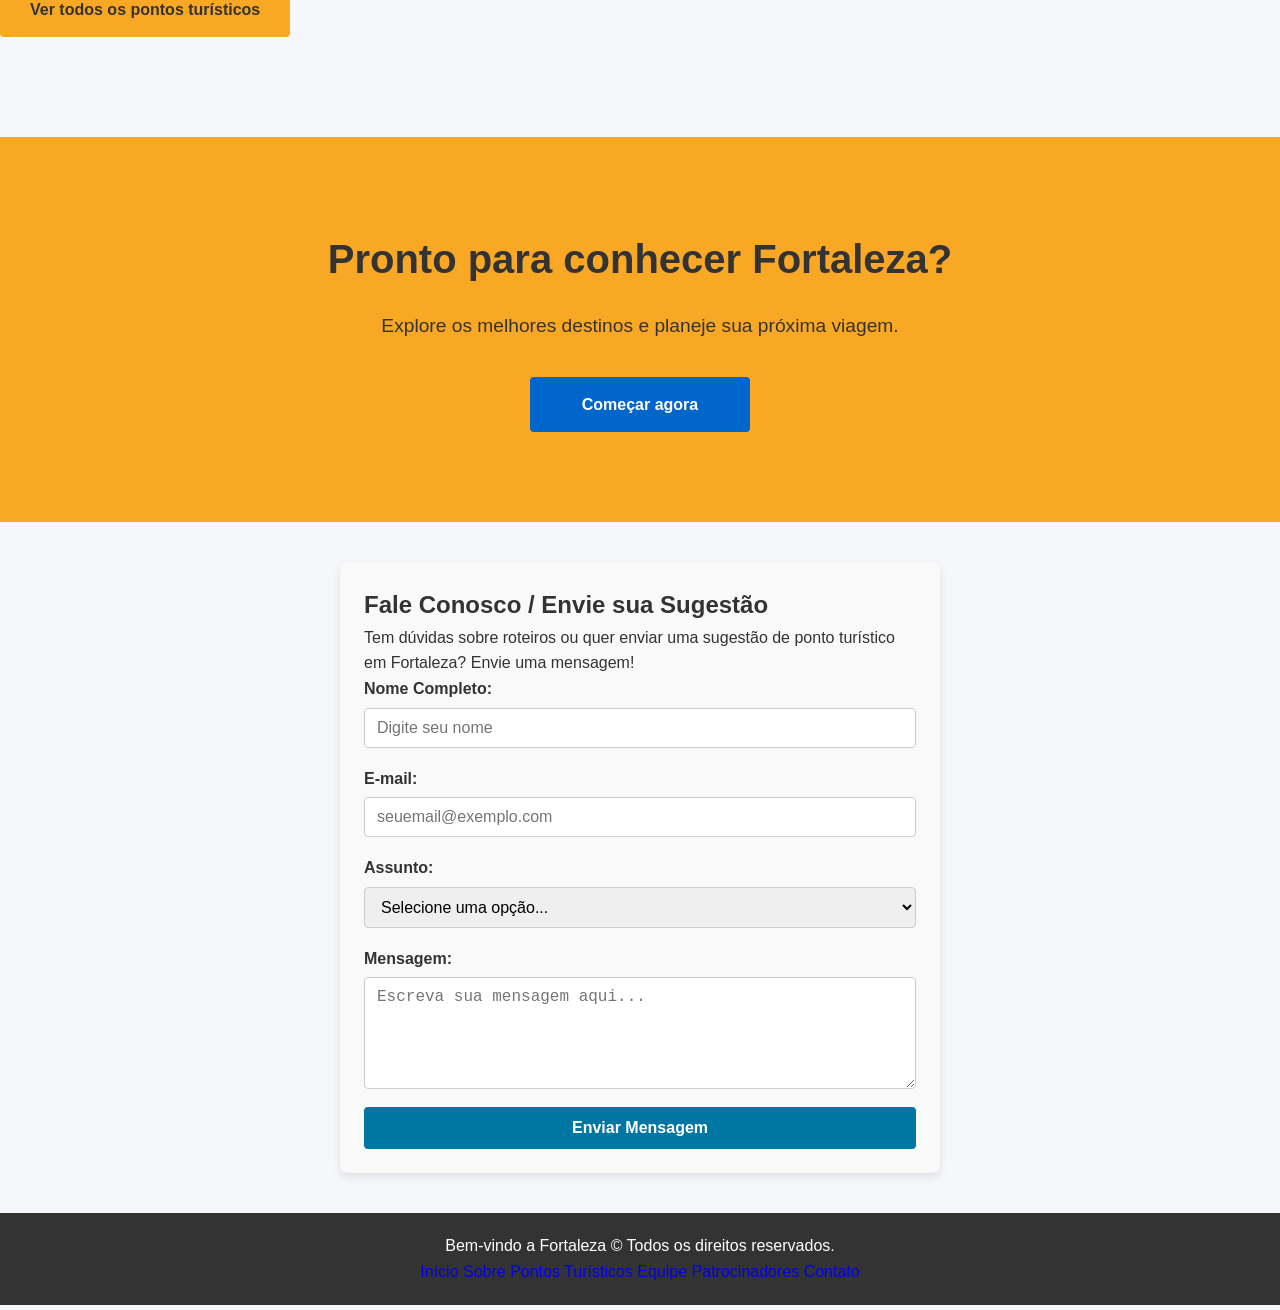
==== commit fa8b2b22: "AT3" ====
--- a/index.html
+++ b/index.html
@@ -454,7 +454,7 @@
 
 
             <img
-              src="img/praias/praia-iracema1.jpeg"
+              src="img/pontos-tur/praias/praia-iracema1.jpeg"
               alt="Praia de Iracema em Fortaleza"
               loading="lazy"
             >
@@ -499,7 +499,7 @@
 
 
             <img
-              src="img/praias/praia-meireles1.jpeg"
+              src="img/pontos-tur/praias/praia-meireles2.jpeg"
               alt="Praia do Meireles em Fortaleza"
               loading="lazy"
             >
@@ -593,6 +593,44 @@
 
     </section>
 
+    <section class="contato-container">
+      <h2>Fale Conosco / Envie sua Sugestão</h2>
+      <p>Tem dúvidas sobre roteiros ou quer enviar uma sugestão de ponto turístico em Fortaleza? Envie uma mensagem!</p>
+
+  <form id="formContato" novalidate>
+    <!-- Área de Feedback para mensagens de sucesso/erro -->
+    <div id="mensagemFeedback" class="feedback-msg" aria-live="polite"></div>
+
+    <div class="form-group">
+      <label for="nome">Nome Completo:</label>
+      <input type="text" id="nome" name="nome" placeholder="Digite seu nome">
+    </div>
+
+    <div class="form-group">
+      <label for="email">E-mail:</label>
+      <input type="email" id="email" name="email" placeholder="seuemail@exemplo.com">
+    </div>
+
+    <div class="form-group">
+      <label for="assunto">Assunto:</label>
+      <select id="assunto" name="assunto">
+        <option value="">Selecione uma opção...</option>
+        <option value="sugestao">Sugestão de Ponto Turístico</option>
+        <option value="duvida">Dúvida sobre Roteiros</option>
+        <option value="parceria">Parceria/Patrocínio</option>
+        <option value="outro">Outro</option>
+      </select>
+    </div>
+
+    <div class="form-group">
+      <label for="mensagem">Mensagem:</label>
+      <textarea id="mensagem" name="mensagem" rows="5" placeholder="Escreva sua mensagem aqui..."></textarea>
+    </div>
+
+    <button type="submit" class="btn-enviar">Enviar Mensagem</button>
+  </form>
+
+</section>
 
   </main>
 
--- a/css/style.css
+++ b/css/style.css
@@ -283,8 +283,8 @@
 
 .grid-pontos {
     display: grid;
-    grid-template-columns: repeat(auto-fit, minmax(300px, 1fr));
-    gap: 30px;
+    grid-template-columns: repeat(3, 1fr);
+    gap: 15px;
     margin-bottom: 40px;
 }
 
@@ -302,25 +302,28 @@
 
 .card-ponto img {
     width: 100%;
-    height: 240px;
+    height: 180px;
     object-fit: cover;
+    display: block;
 }
 
 .card-conteudo {
-    padding: 25px;
+    padding: 15px;
     display: flex;
     flex-direction: column;
-    flex-grow: 1; /* Ocupa o espaço vazio do card */
+    flex-grow: 1;
 }
 
 .card-conteudo h3 {
     color: var(--primary);
+    margin-bottom: 10px;
+    font-size: 1rem;
+}
+
+.card-conteudo p {
     margin-bottom: 15px;
-}
-
-.card-conteudo p {
-    margin-bottom: 20px;
     color: #555;
+    font-size: 0.9rem;
     flex-grow: 1;
 }
 
@@ -329,8 +332,9 @@
     align-self: flex-start;
     background: var(--primary);
     color: var(--white);
-    padding: 10px 20px;
+    padding: 8px 15px;
     border-radius: 4px;
+    font-size: 0.85rem;
     transition: var(--transition);
 }
 
@@ -423,6 +427,104 @@
         width: 100%;
     }
 }
+@media (max-width: 1024px) {
+
+    .grid-pontos {
+        grid-template-columns: repeat(2, 1fr);
+    }
+
+}
+
+@media (max-width: 600px) {
+
+    .grid-pontos {
+        grid-template-columns: 1fr;
+    }
+
+    .card-ponto img {
+        height: 200px;
+    }
+
+}
+
+.contato-container {
+  max-width: 600px;
+  margin: 40px auto;
+  padding: 24px;
+  background-color: #f9f9f9;
+  border-radius: 8px;
+  box-shadow: 0 4px 10px rgba(0, 0, 0, 0.1);
+}
+
+.form-group {
+  margin-bottom: 18px;
+  display: flex;
+  flex-direction: column;
+}
+
+.form-group label {
+  font-weight: bold;
+  margin-bottom: 6px;
+  color: #333;
+}
+
+.form-group input,
+.form-group select,
+.form-group textarea {
+  padding: 10px 12px;
+  border: 1px solid #ccc;
+  border-radius: 4px;
+  font-size: 1rem;
+}
+
+.form-group input:focus,
+.form-group select:focus,
+.form-group textarea:focus {
+  outline: none;
+  border-color: #0076a3; /* Ajuste para a cor principal da marca */
+  box-shadow: 0 0 4px rgba(0, 118, 163, 0.3);
+}
+
+.btn-enviar {
+  background-color: #0076a3;
+  color: #fff;
+  padding: 12px 20px;
+  border: none;
+  border-radius: 4px;
+  font-size: 1rem;
+  font-weight: bold;
+  cursor: pointer;
+  transition: background-color 0.2s ease-in-out;
+  width: 100%;
+}
+
+.btn-enviar:hover {
+  background-color: #005677;
+}
+
+/* Estilos das mensagens de Feedback */
+.feedback-msg {
+  padding: 12px;
+  border-radius: 4px;
+  margin-bottom: 16px;
+  display: none;
+  font-weight: 500;
+}
+
+.feedback-msg.sucesso {
+  display: block;
+  background-color: #d4edda;
+  color: #155724;
+  border: 1px solid #c3e6cb;
+}
+
+.feedback-msg.erro {
+  display: block;
+  background-color: #f8d7da;
+  color: #721c24;
+  border: 1px solid #f5c6cb;
+}
+
 
 /* =========================================
    QUAIS AJUSTES FORAM FEITOS AQUI?
